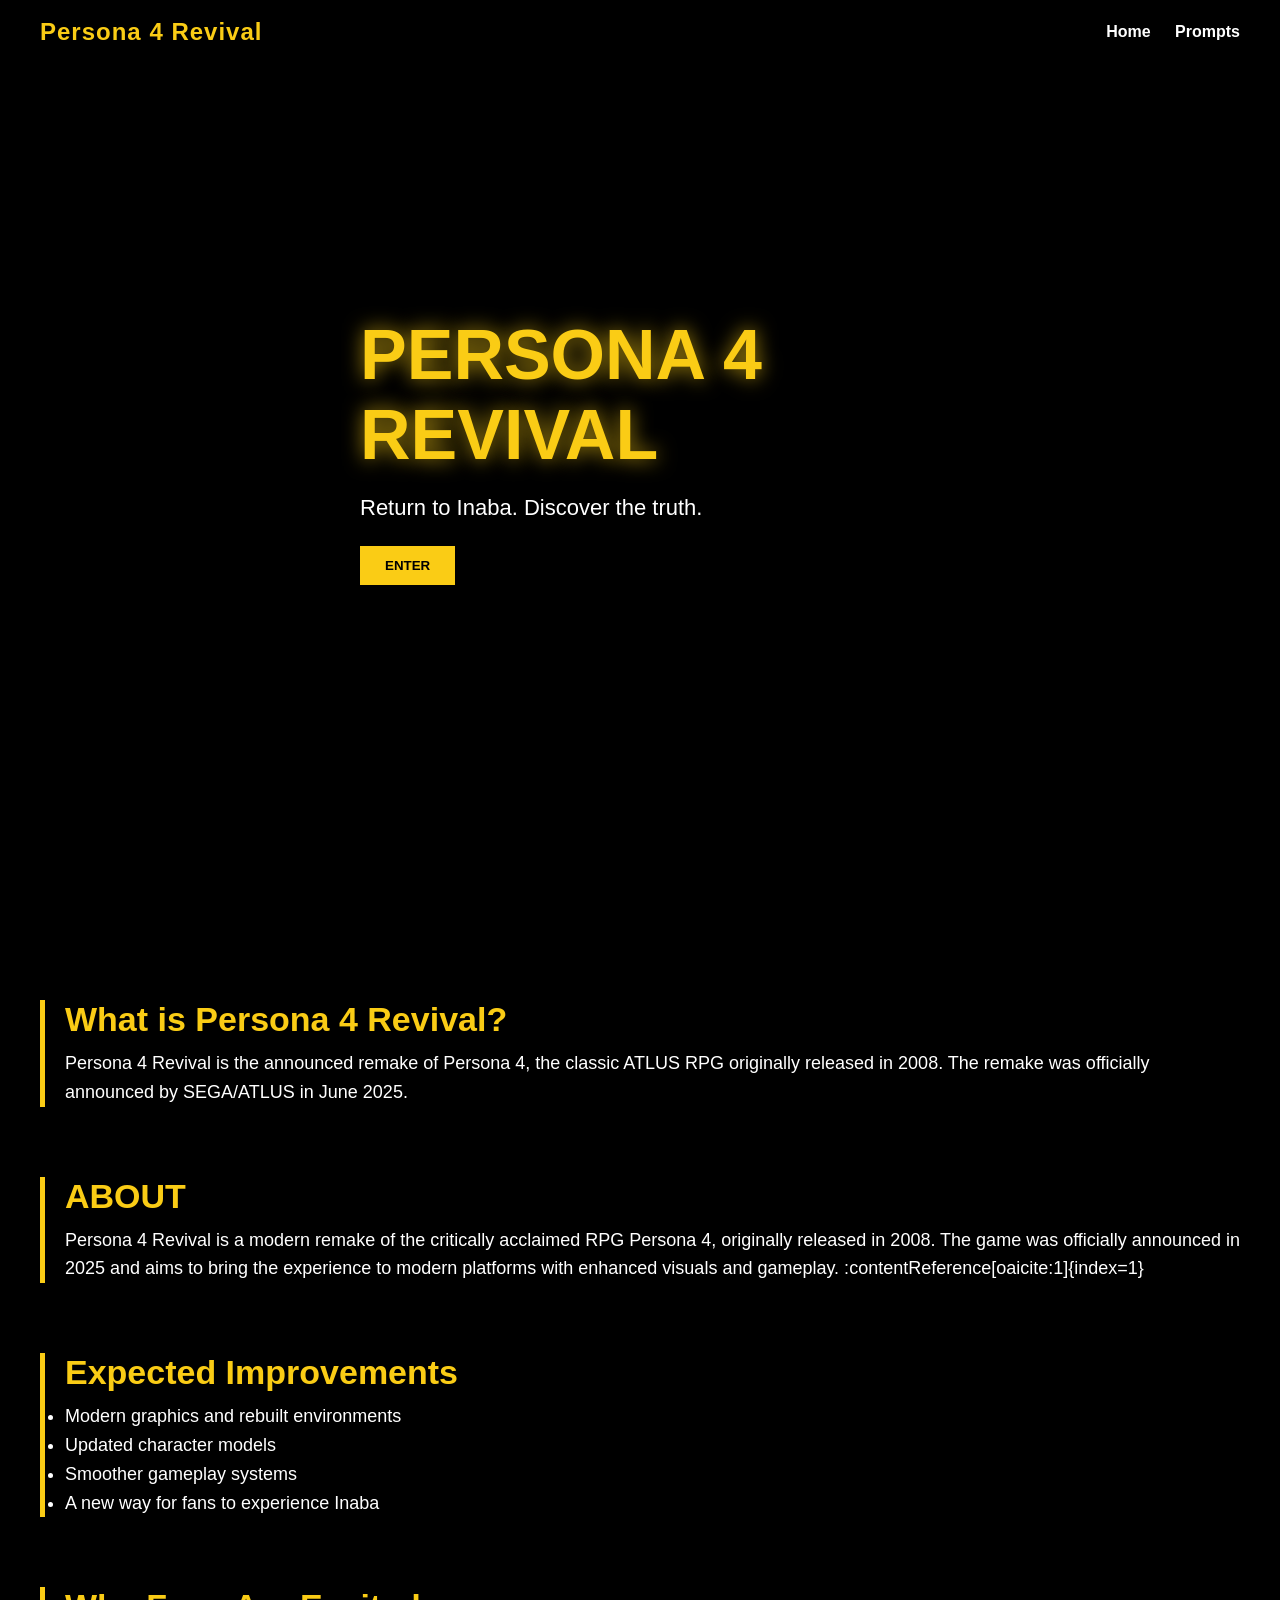
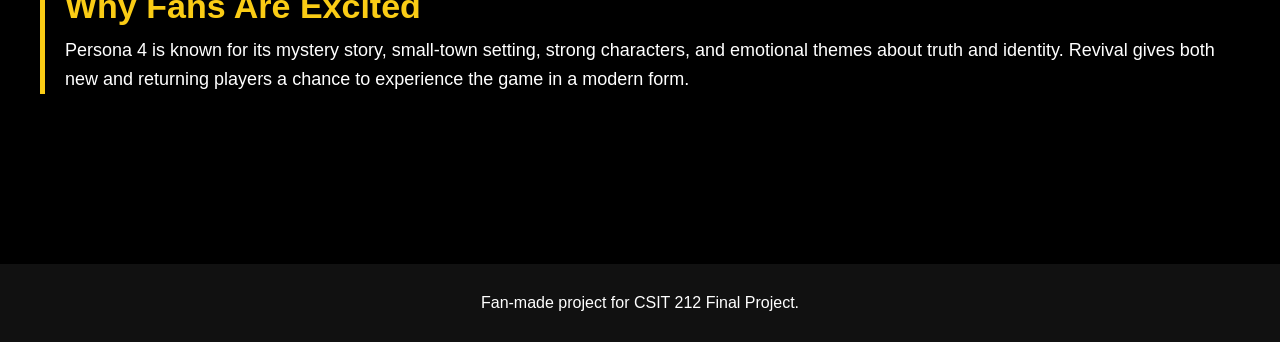
==== index.html @ c00f5960 "Update index.html" ====
<!DOCTYPE html>
<html lang="en">
<head>
  <meta charset="UTF-8" />
  <meta name="viewport" content="width=device-width, initial-scale=1.0" />
  <title>Persona 4 Revival Blog</title>
  <link rel="stylesheet" href="style.css" />
</head>
<body>

  <nav class="navbar">
    <h1>Persona 4 Revival</h1>
    <div>
      <a href="index.html">Home</a>
      <a href="prompts.html">Prompts</a>
    </div>
  </nav>

 <header class="hero">
  <video autoplay muted loop playsinline class="hero-video">
    <source src="https://cdn.coverr.co/videos/coverr-driving-through-a-canyon-9710/1080p.mp4" type="video/mp4">
  </video>

  <div class="hero-overlay"></div>

  <div class="hero-content">
    <h2 class="glitch" data-text="PERSONA 4 REVIVAL">PERSONA 4 REVIVAL</h2>
    <p>Return to Inaba. Discover the truth.</p>
    <button onclick="scrollToBlog()">ENTER</button>
  </div>
</header>

  <main id="blog" class="container">
    <section class="card">
      <h2>What is Persona 4 Revival?</h2>
      <p>
        Persona 4 Revival is the announced remake of Persona 4, the classic ATLUS RPG originally released in 2008. The remake was officially announced by SEGA/ATLUS in June 2025.
      </p>
    </section>

   <section class="card">
  <h2>ABOUT</h2>
  <p>
    Persona 4 Revival is a modern remake of the critically acclaimed RPG Persona 4, originally released in 2008. The game was officially announced in 2025 and aims to bring the experience to modern platforms with enhanced visuals and gameplay. :contentReference[oaicite:1]{index=1}
  </p>
</section>

    <section class="card">
      <h2>Expected Improvements</h2>
      <ul>
        <li>Modern graphics and rebuilt environments</li>
        <li>Updated character models</li>
        <li>Smoother gameplay systems</li>
        <li>A new way for fans to experience Inaba</li>
      </ul>
    </section>

    <section class="card">
      <h2>Why Fans Are Excited</h2>
      <p>
        Persona 4 is known for its mystery story, small-town setting, strong characters, and emotional themes about truth and identity. Revival gives both new and returning players a chance to experience the game in a modern form.
      </p>
    </section>
  </main>

  <footer>
    <p>Fan-made project for CSIT 212 Final Project.</p>
  </footer>

  <script src="script.js"></script>
</body>
</html>
---- style.css ----
/* --- BASE --- */
* {
  margin: 0;
  padding: 0;
  box-sizing: border-box;
  font-family: Arial, Helvetica, sans-serif;
}

html {
  scroll-behavior: smooth;
}

body {
  background: black;
  color: white;
  overflow-x: hidden;
}

/* --- NAVBAR --- */
.navbar {
  position: fixed;
  width: 100%;
  top: 0;
  padding: 18px 40px;
  display: flex;
  justify-content: space-between;
  align-items: center;
  z-index: 1000;
  background: rgba(0,0,0,0.6);
  backdrop-filter: blur(8px);
}

.navbar h1 {
  color: #facc15;
  letter-spacing: 1px;
}

.navbar a {
  color: white;
  text-decoration: none;
  margin-left: 20px;
  font-weight: bold;
  transition: 0.3s;
}

.navbar a:hover {
  color: #facc15;
}

/* --- HERO (PARALLAX) --- */
.hero {
  height: 100vh;
  background: url("https://static.wikia.nocookie.net/megamitensei/images/f/f6/Persona_4_Revival_logo.png/revision/latest/scale-to-width-down/1200?cb=20250608181454") center/cover no-repeat;
  display: flex;
  align-items: center;
  padding: 60px;
  position: relative;
}

/* dark overlay */
.hero::after {
  content: "";
  position: absolute;
  inset: 0;
  background: rgba(0,0,0,0.6);
}

.hero-content {
  position: relative;
  max-width: 600px;
  z-index: 1;
}

.hero h2 {
  font-size: 70px;
  color: #facc15;
  margin-bottom: 20px;
  text-shadow: 0 0 20px rgba(250,204,21,0.7);
  animation: fadeUp 1.2s ease;
}

.hero p {
  font-size: 22px;
  margin-bottom: 25px;
  animation: fadeUp 1.5s ease;
}

/* --- BUTTON EFFECT --- */
button {
  background: #facc15;
  color: black;
  border: none;
  padding: 12px 25px;
  font-weight: bold;
  cursor: pointer;
  transition: 0.3s;
  box-shadow: 0 0 0 rgba(250,204,21,0.5);
}

button:hover {
  background: #eab308;
  transform: scale(1.05);
  box-shadow: 0 0 20px rgba(250,204,21,0.8);
}

/* --- SECTIONS --- */
.container {
  padding: 100px 40px;
}

.card {
  margin-bottom: 70px;
  border-left: 5px solid #facc15;
  padding-left: 20px;
  opacity: 0;
  transform: translateY(40px);
  transition: all 0.8s ease;
}

/* active when visible */
.card.show {
  opacity: 1;
  transform: translateY(0);
}

.card h2 {
  font-size: 34px;
  margin-bottom: 10px;
  color: #facc15;
}

.card p, .card li {
  font-size: 18px;
  line-height: 1.6;
}

/* --- FOOTER --- */
footer {
  text-align: center;
  padding: 30px;
  background: #111;
}

/* --- ANIMATIONS --- */
@keyframes fadeUp {
  from {
    opacity: 0;
    transform: translateY(40px);
  }
  to {
    opacity: 1;
    transform: translateY(0);
  }
}

/* --- MOBILE --- */
@media (max-width: 700px) {
  .hero h2 {
    font-size: 40px;
  }
}
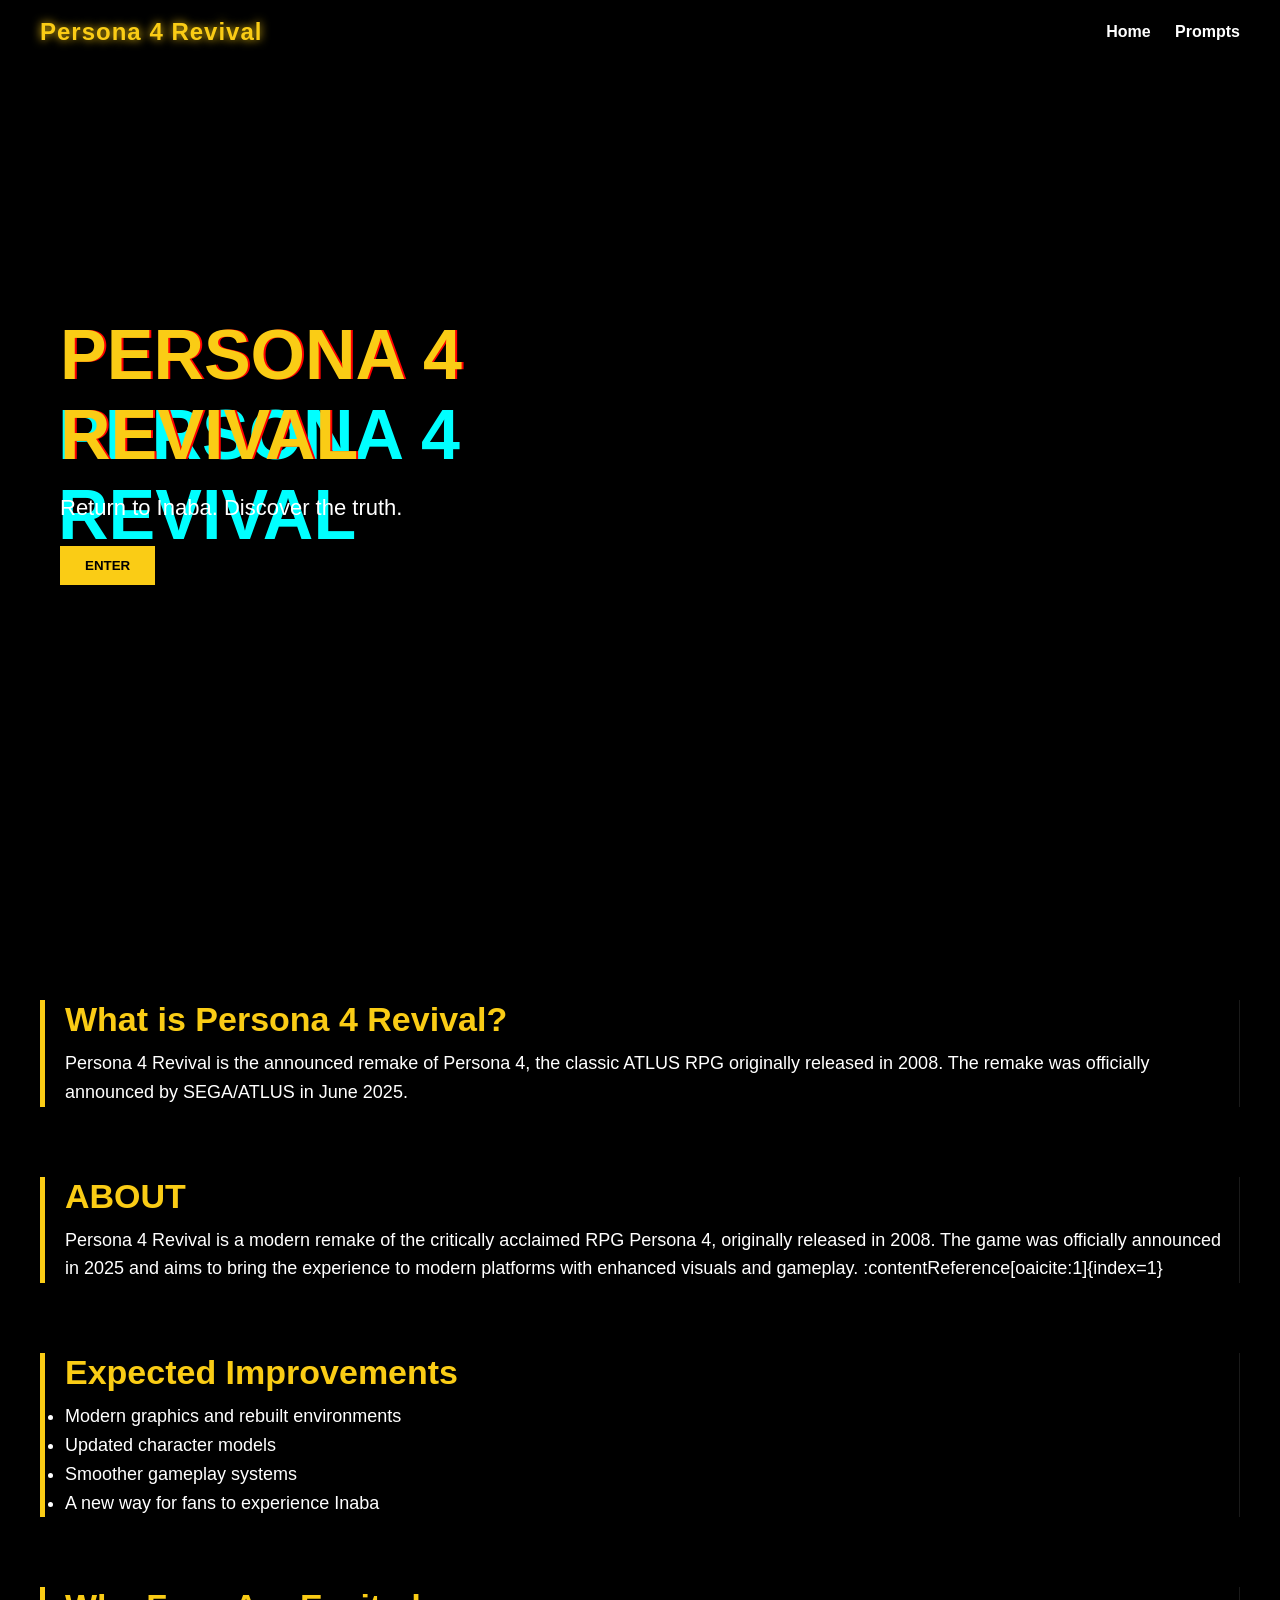
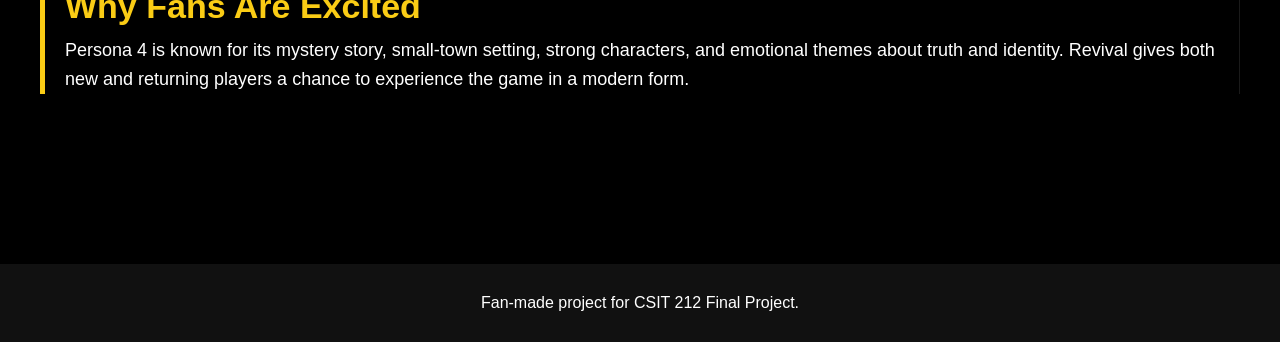
==== commit 0dc01255: "Update index.html" ====
--- a/index.html
+++ b/index.html
@@ -18,7 +18,7 @@
 
  <header class="hero">
   <video autoplay muted loop playsinline class="hero-video">
-    <source src="https://cdn.coverr.co/videos/coverr-driving-through-a-canyon-9710/1080p.mp4" type="video/mp4">
+    <source src="" type="video/mp4">
   </video>
 
   <div class="hero-overlay"></div>
--- a/style.css
+++ b/style.css
@@ -1,4 +1,4 @@
-/* --- BASE --- */
+/* BASE */
 * {
   margin: 0;
   padding: 0;
@@ -16,7 +16,7 @@
   overflow-x: hidden;
 }
 
-/* --- NAVBAR --- */
+/* NAVBAR */
 .navbar {
   position: fixed;
   width: 100%;
@@ -33,6 +33,7 @@
 .navbar h1 {
   color: #facc15;
   letter-spacing: 1px;
+  text-shadow: 0 0 10px #facc15;
 }
 
 .navbar a {
@@ -47,45 +48,80 @@
   color: #facc15;
 }
 
-/* --- HERO (PARALLAX) --- */
+/* HERO VIDEO */
 .hero {
+  position: relative;
   height: 100vh;
-  background: url("https://static.wikia.nocookie.net/megamitensei/images/f/f6/Persona_4_Revival_logo.png/revision/latest/scale-to-width-down/1200?cb=20250608181454") center/cover no-repeat;
+  overflow: hidden;
   display: flex;
   align-items: center;
   padding: 60px;
-  position: relative;
-}
-
-/* dark overlay */
-.hero::after {
-  content: "";
+}
+
+.hero-video {
+  position: absolute;
+  width: 100%;
+  height: 100%;
+  object-fit: cover;
+  top: 0;
+  left: 0;
+  z-index: 0;
+}
+
+.hero-overlay {
   position: absolute;
   inset: 0;
-  background: rgba(0,0,0,0.6);
+  background: rgba(0,0,0,0.7);
+  z-index: 1;
 }
 
 .hero-content {
   position: relative;
+  z-index: 2;
   max-width: 600px;
-  z-index: 1;
-}
-
-.hero h2 {
+}
+
+/* GLITCH TEXT */
+.glitch {
+  position: relative;
   font-size: 70px;
   color: #facc15;
   margin-bottom: 20px;
-  text-shadow: 0 0 20px rgba(250,204,21,0.7);
-  animation: fadeUp 1.2s ease;
-}
-
+  animation: flicker 2s infinite;
+}
+
+.glitch::before,
+.glitch::after {
+  content: attr(data-text);
+  position: absolute;
+  left: 0;
+}
+
+.glitch::before {
+  color: red;
+  z-index: -1;
+  transform: translate(2px, 0);
+}
+
+.glitch::after {
+  color: cyan;
+  z-index: -2;
+  transform: translate(-2px, 0);
+}
+
+@keyframes flicker {
+  0%, 100% { opacity: 1; }
+  50% { opacity: 0.85; }
+}
+
+/* HERO TEXT */
 .hero p {
   font-size: 22px;
   margin-bottom: 25px;
   animation: fadeUp 1.5s ease;
 }
 
-/* --- BUTTON EFFECT --- */
+/* BUTTON */
 button {
   background: #facc15;
   color: black;
@@ -94,7 +130,6 @@
   font-weight: bold;
   cursor: pointer;
   transition: 0.3s;
-  box-shadow: 0 0 0 rgba(250,204,21,0.5);
 }
 
 button:hover {
@@ -103,24 +138,26 @@
   box-shadow: 0 0 20px rgba(250,204,21,0.8);
 }
 
-/* --- SECTIONS --- */
+/* CONTAINER */
 .container {
   padding: 100px 40px;
 }
 
+/* CARDS */
 .card {
   margin-bottom: 70px;
   border-left: 5px solid #facc15;
+  border-right: 1px solid rgba(255,255,255,0.1);
   padding-left: 20px;
+
+  transform: translateX(-80px);
   opacity: 0;
-  transform: translateY(40px);
   transition: all 0.8s ease;
 }
 
-/* active when visible */
 .card.show {
+  transform: translateX(0);
   opacity: 1;
-  transform: translateY(0);
 }
 
 .card h2 {
@@ -129,19 +166,20 @@
   color: #facc15;
 }
 
-.card p, .card li {
+.card p,
+.card li {
   font-size: 18px;
   line-height: 1.6;
 }
 
-/* --- FOOTER --- */
+/* FOOTER */
 footer {
   text-align: center;
   padding: 30px;
   background: #111;
 }
 
-/* --- ANIMATIONS --- */
+/* ANIMATIONS */
 @keyframes fadeUp {
   from {
     opacity: 0;
@@ -153,9 +191,14 @@
   }
 }
 
-/* --- MOBILE --- */
+/* MOBILE */
 @media (max-width: 700px) {
-  .hero h2 {
+  .glitch {
     font-size: 40px;
   }
-}
+
+  .navbar {
+    flex-direction: column;
+    gap: 10px;
+  }
+}
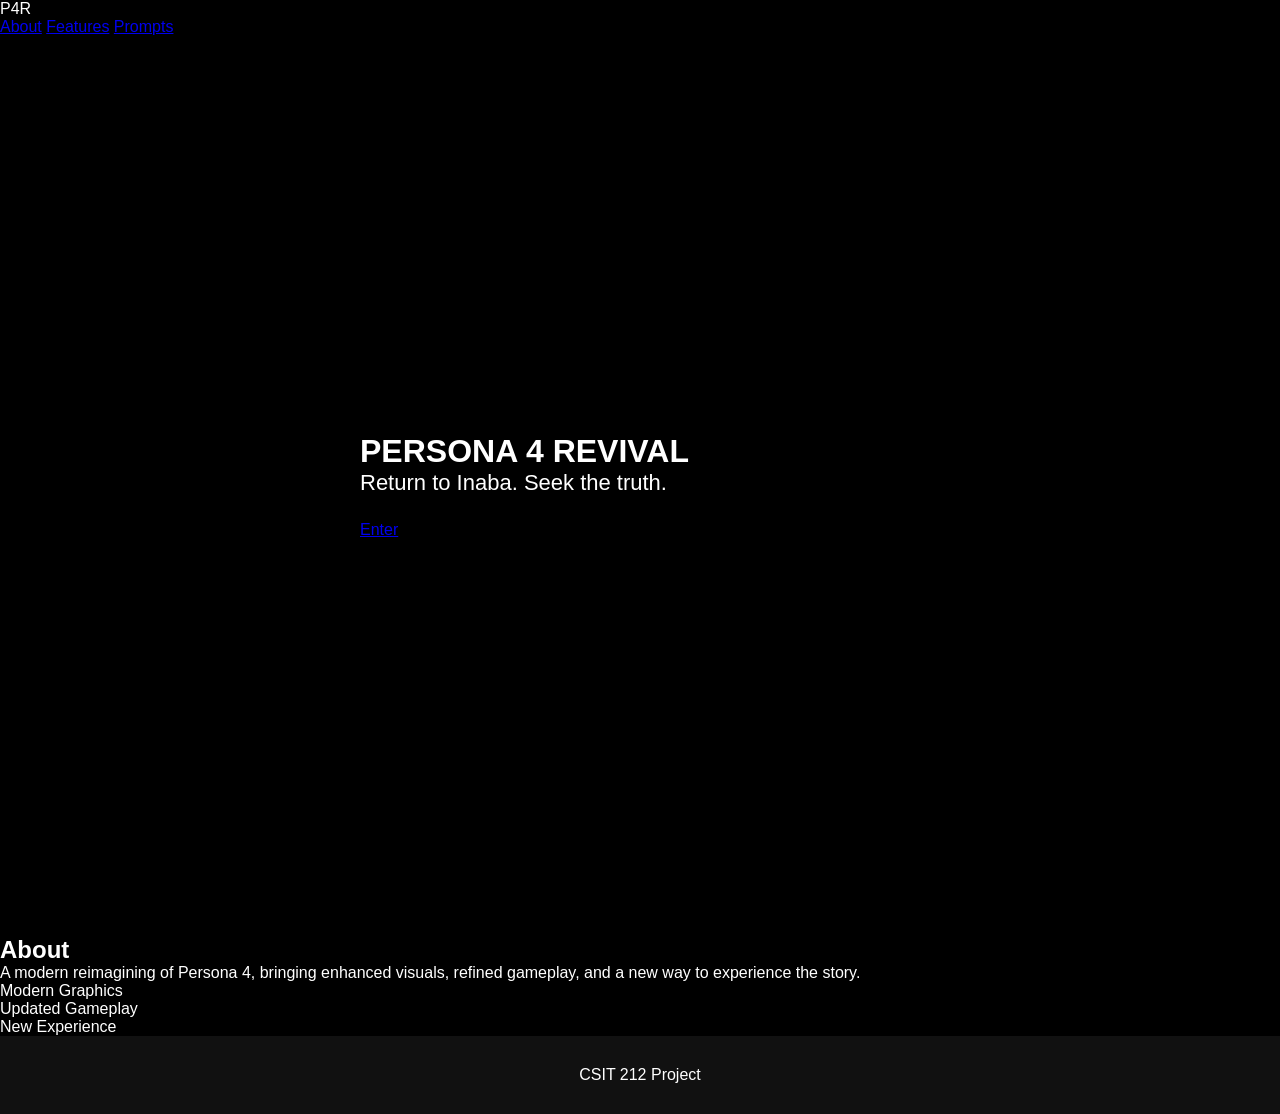
==== commit ecc559ba: "Update index.html" ====
--- a/index.html
+++ b/index.html
@@ -2,71 +2,51 @@
 <html lang="en">
 <head>
   <meta charset="UTF-8" />
-  <meta name="viewport" content="width=device-width, initial-scale=1.0" />
-  <title>Persona 4 Revival Blog</title>
+  <meta name="viewport" content="width=device-width, initial-scale=1.0"/>
+  <title>Persona 4 Revival</title>
   <link rel="stylesheet" href="style.css" />
 </head>
 <body>
 
-  <nav class="navbar">
-    <h1>Persona 4 Revival</h1>
-    <div>
-      <a href="index.html">Home</a>
-      <a href="prompts.html">Prompts</a>
-    </div>
-  </nav>
+<nav class="nav">
+  <div class="logo">P4R</div>
+  <div class="links">
+    <a href="#about">About</a>
+    <a href="#features">Features</a>
+    <a href="prompts.html">Prompts</a>
+  </div>
+</nav>
 
- <header class="hero">
-  <video autoplay muted loop playsinline class="hero-video">
-    <source src="" type="video/mp4">
+<header class="hero">
+  <video autoplay muted loop playsinline class="bg">
+    <source src="https://raw.githubusercontent.com/ManoloA0307/student-dashboard/main/Persona%204%20Revival%20%E2%80%94%20Teaser%20Trailer%20-%20Official%20ATLUS%20West%20(1080p)%20(1).mp4" type="video/mp4">
   </video>
+  <div class="overlay"></div>
 
-  <div class="hero-overlay"></div>
-
-  <div class="hero-content">
-    <h2 class="glitch" data-text="PERSONA 4 REVIVAL">PERSONA 4 REVIVAL</h2>
-    <p>Return to Inaba. Discover the truth.</p>
-    <button onclick="scrollToBlog()">ENTER</button>
+  <div class="hero-text">
+    <h1>PERSONA 4 REVIVAL</h1>
+    <p>Return to Inaba. Seek the truth.</p>
+    <a href="#about" class="cta">Enter</a>
   </div>
 </header>
 
-  <main id="blog" class="container">
-    <section class="card">
-      <h2>What is Persona 4 Revival?</h2>
-      <p>
-        Persona 4 Revival is the announced remake of Persona 4, the classic ATLUS RPG originally released in 2008. The remake was officially announced by SEGA/ATLUS in June 2025.
-      </p>
-    </section>
-
-   <section class="card">
-  <h2>ABOUT</h2>
+<section id="about" class="section">
+  <h2>About</h2>
   <p>
-    Persona 4 Revival is a modern remake of the critically acclaimed RPG Persona 4, originally released in 2008. The game was officially announced in 2025 and aims to bring the experience to modern platforms with enhanced visuals and gameplay. :contentReference[oaicite:1]{index=1}
+    A modern reimagining of Persona 4, bringing enhanced visuals,
+    refined gameplay, and a new way to experience the story.
   </p>
 </section>
 
-    <section class="card">
-      <h2>Expected Improvements</h2>
-      <ul>
-        <li>Modern graphics and rebuilt environments</li>
-        <li>Updated character models</li>
-        <li>Smoother gameplay systems</li>
-        <li>A new way for fans to experience Inaba</li>
-      </ul>
-    </section>
+<section id="features" class="grid">
+  <div class="box">Modern Graphics</div>
+  <div class="box">Updated Gameplay</div>
+  <div class="box">New Experience</div>
+</section>
 
-    <section class="card">
-      <h2>Why Fans Are Excited</h2>
-      <p>
-        Persona 4 is known for its mystery story, small-town setting, strong characters, and emotional themes about truth and identity. Revival gives both new and returning players a chance to experience the game in a modern form.
-      </p>
-    </section>
-  </main>
+<footer>
+  <p>CSIT 212 Project</p>
+</footer>
 
-  <footer>
-    <p>Fan-made project for CSIT 212 Final Project.</p>
-  </footer>
-
-  <script src="script.js"></script>
 </body>
 </html>
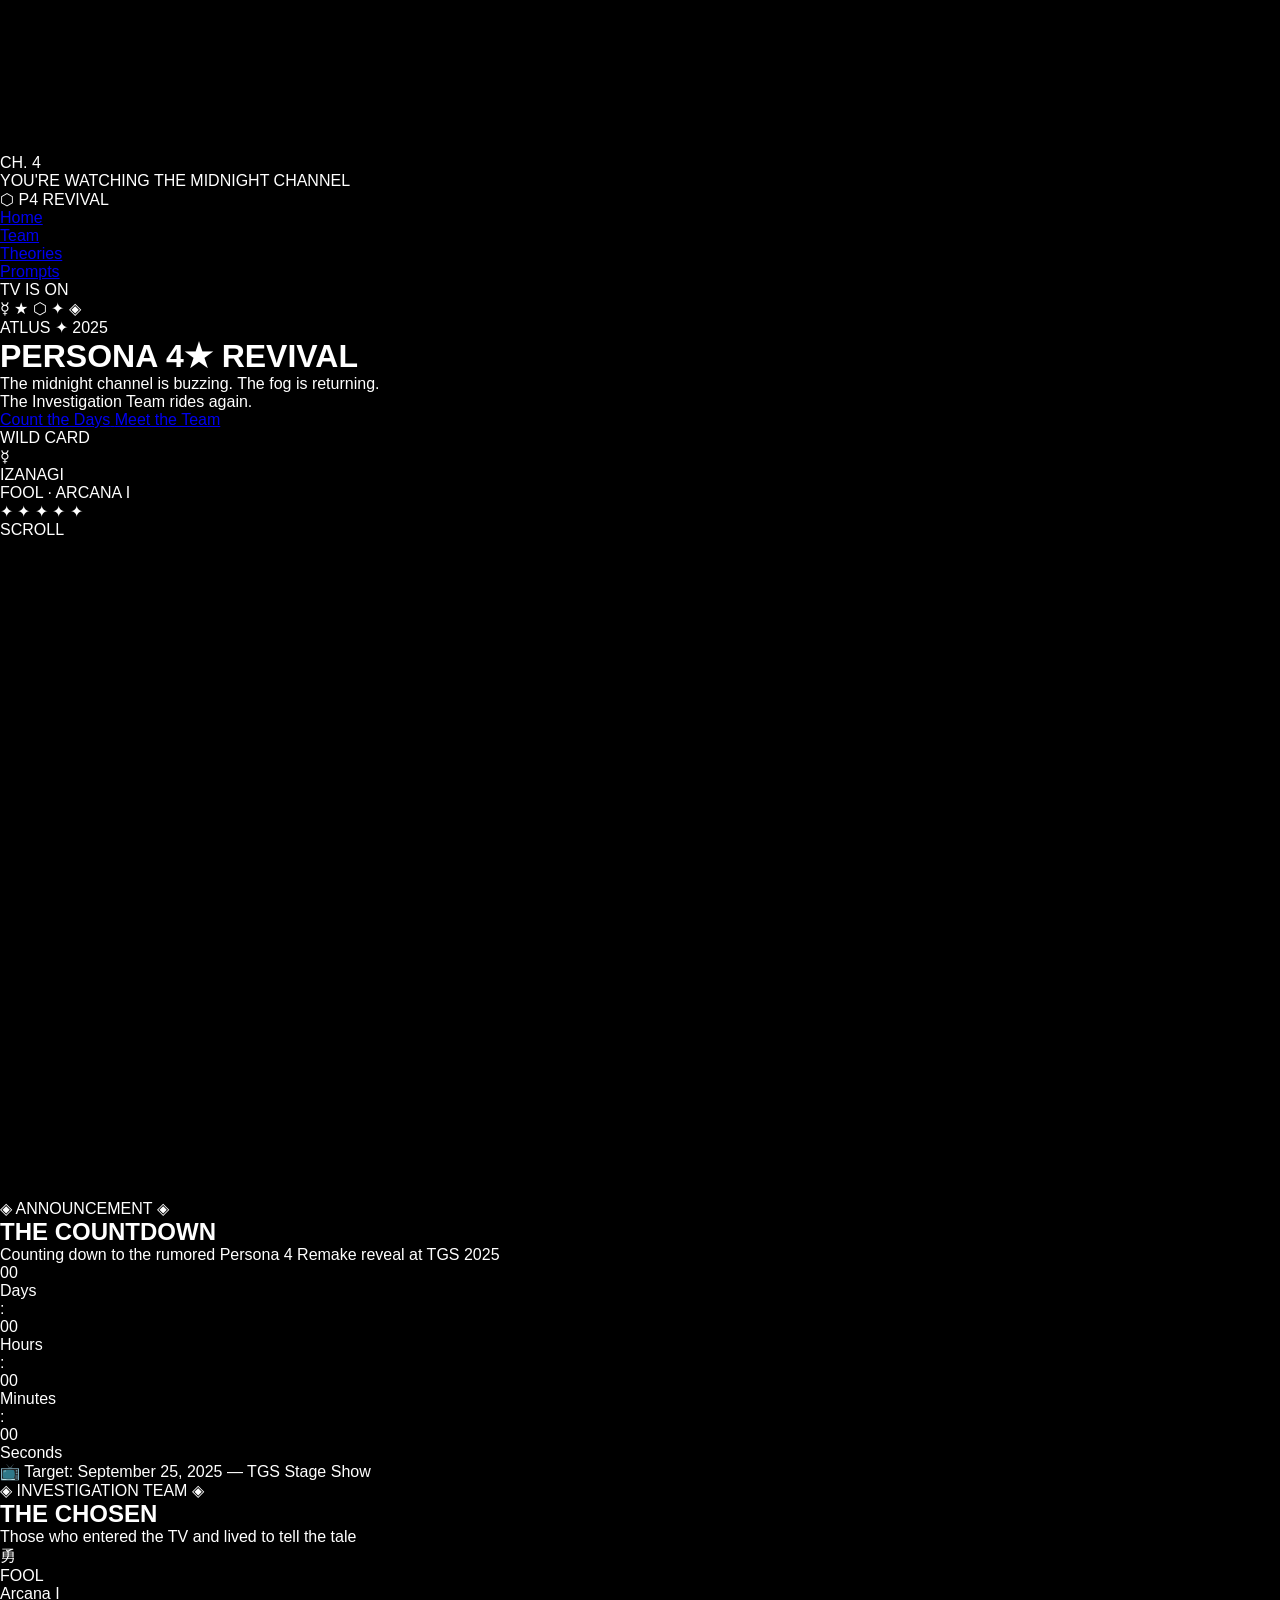
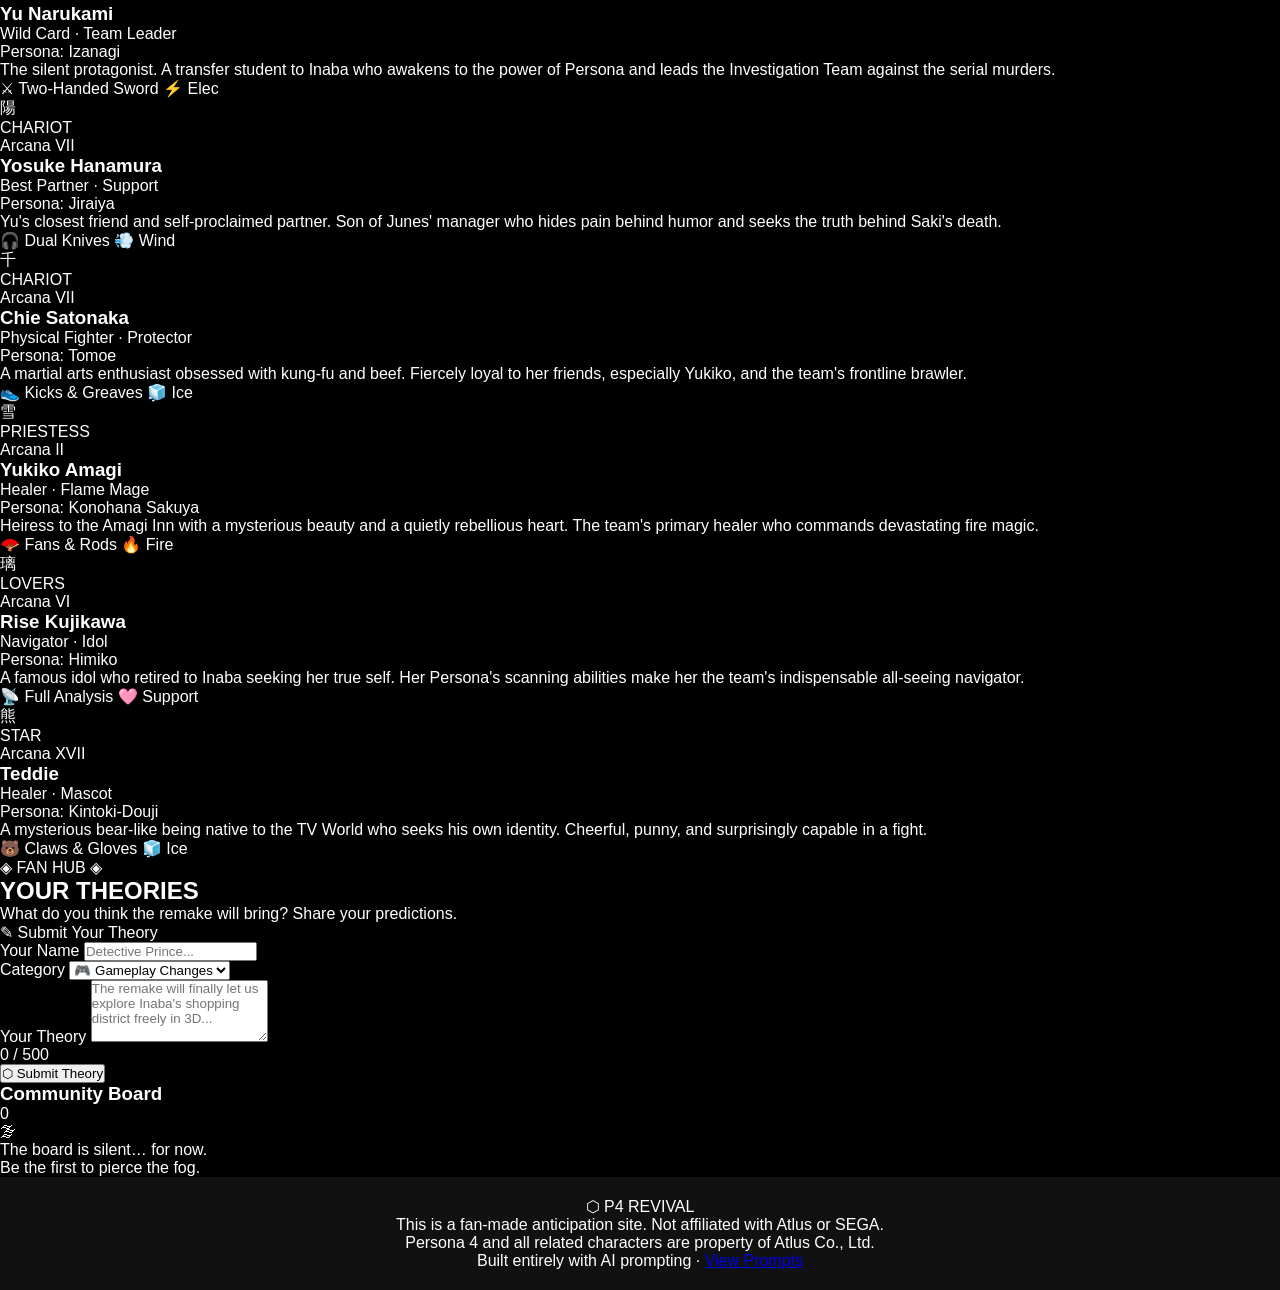
==== commit e885116d: "Update index.html" ====
--- a/index.html
+++ b/index.html
@@ -2,51 +2,389 @@
 <html lang="en">
 <head>
   <meta charset="UTF-8" />
-  <meta name="viewport" content="width=device-width, initial-scale=1.0"/>
-  <title>Persona 4 Revival</title>
+  <meta name="viewport" content="width=device-width, initial-scale=1.0" />
+  <title>Persona 4 Revival — The Fog Lifts Again</title>
   <link rel="stylesheet" href="style.css" />
+  <link href="https://fonts.googleapis.com/css2?family=Bebas+Neue&family=Rajdhani:wght@400;600;700&family=Share+Tech+Mono&display=swap" rel="stylesheet" />
 </head>
-<body>
-
-<nav class="nav">
-  <div class="logo">P4R</div>
-  <div class="links">
-    <a href="#about">About</a>
-    <a href="#features">Features</a>
-    <a href="prompts.html">Prompts</a>
+<body class="loading">
+
+  <!-- TV STATIC INTRO SCREEN -->
+  <div class="tv-intro" id="tv-intro">
+    <canvas id="static-canvas"></canvas>
+    <div class="tv-intro-content">
+      <div class="tv-channel-text">CH. 4</div>
+      <div class="tv-on-text">YOU'RE WATCHING THE MIDNIGHT CHANNEL</div>
+    </div>
+    <div class="tv-scanlines"></div>
   </div>
-</nav>
-
-<header class="hero">
-  <video autoplay muted loop playsinline class="bg">
-    <source src="https://raw.githubusercontent.com/ManoloA0307/student-dashboard/main/Persona%204%20Revival%20%E2%80%94%20Teaser%20Trailer%20-%20Official%20ATLUS%20West%20(1080p)%20(1).mp4" type="video/mp4">
-  </video>
-  <div class="overlay"></div>
-
-  <div class="hero-text">
-    <h1>PERSONA 4 REVIVAL</h1>
-    <p>Return to Inaba. Seek the truth.</p>
-    <a href="#about" class="cta">Enter</a>
+
+  <!-- NOISE OVERLAY -->
+  <div class="noise-overlay"></div>
+
+  <!-- FOG LAYERS -->
+  <div class="fog-container" aria-hidden="true">
+    <div class="fog-layer fog-1"></div>
+    <div class="fog-layer fog-2"></div>
+    <div class="fog-layer fog-3"></div>
   </div>
-</header>
-
-<section id="about" class="section">
-  <h2>About</h2>
-  <p>
-    A modern reimagining of Persona 4, bringing enhanced visuals,
-    refined gameplay, and a new way to experience the story.
-  </p>
-</section>
-
-<section id="features" class="grid">
-  <div class="box">Modern Graphics</div>
-  <div class="box">Updated Gameplay</div>
-  <div class="box">New Experience</div>
-</section>
-
-<footer>
-  <p>CSIT 212 Project</p>
-</footer>
-
+
+  <!-- NAVIGATION -->
+  <nav class="navbar" id="navbar">
+    <div class="nav-logo">
+      <span class="nav-logo-icon">⬡</span>
+      <span>P4 <span class="gold">REVIVAL</span></span>
+    </div>
+    <ul class="nav-links">
+      <li><a href="index.html" class="active">Home</a></li>
+      <li><a href="#characters">Team</a></li>
+      <li><a href="#theories">Theories</a></li>
+      <li><a href="prompts.html">Prompts</a></li>
+    </ul>
+    <div class="nav-tv" id="nav-tv-indicator">
+      <span class="tv-dot"></span>
+      <span>TV IS ON</span>
+    </div>
+  </nav>
+
+  <!-- HERO -->
+  <header class="hero" id="hero">
+    <div class="hero-bg-shapes">
+      <div class="shape shape-1"></div>
+      <div class="shape shape-2"></div>
+      <div class="shape shape-3"></div>
+      <div class="shape shape-4"></div>
+    </div>
+
+    <!-- Floating arcana sigils -->
+    <div class="arcana-sigils" aria-hidden="true">
+      <span class="sigil s1">☿</span>
+      <span class="sigil s2">★</span>
+      <span class="sigil s3">⬡</span>
+      <span class="sigil s4">✦</span>
+      <span class="sigil s5">◈</span>
+    </div>
+
+    <div class="hero-content reveal-hero">
+      <div class="hero-eyebrow">
+        <span class="eye-brow-tag">
+          <span class="tag-dot"></span>ATLUS ✦ 2025
+        </span>
+      </div>
+      <h1 class="hero-title">
+        <span class="title-line-1">PERSONA</span>
+        <span class="title-line-2">4<span class="gold star-pulse">★</span></span>
+        <span class="title-line-3">REVIVAL</span>
+      </h1>
+      <p class="hero-subtitle">
+        The midnight channel is buzzing. The fog is returning.<br/>
+        The Investigation Team rides again.
+      </p>
+      <div class="hero-cta-group">
+        <a href="#countdown" class="btn btn-primary">
+          <span class="btn-inner">Count the Days</span>
+        </a>
+        <a href="#characters" class="btn btn-outline">
+          <span class="btn-inner">Meet the Team</span>
+        </a>
+      </div>
+    </div>
+
+    <div class="hero-card reveal-card">
+      <div class="hero-card-inner">
+        <div class="card-glow-ring"></div>
+        <div class="persona-card-label">WILD CARD</div>
+        <div class="persona-card-symbol">☿</div>
+        <div class="persona-card-name">IZANAGI</div>
+        <div class="persona-card-divider"></div>
+        <div class="persona-card-rank">FOOL · ARCANA I</div>
+        <div class="persona-card-stars">✦ ✦ ✦ ✦ ✦</div>
+      </div>
+    </div>
+
+    <div class="scroll-hint" aria-hidden="true">
+      <div class="scroll-hint-line"></div>
+      <span>SCROLL</span>
+    </div>
+  </header>
+
+  <!-- COUNTDOWN -->
+  <section id="countdown" class="countdown-section">
+    <div class="countdown-fog-top"></div>
+
+    <div class="section-header">
+      <span class="section-tag">◈ ANNOUNCEMENT ◈</span>
+      <h2 class="section-title">THE COUNTDOWN</h2>
+      <p class="section-sub">Counting down to the rumored Persona 4 Remake reveal at TGS 2025</p>
+    </div>
+
+    <div class="countdown-grid" id="countdown-grid">
+      <div class="countdown-block" id="block-days">
+        <div class="countdown-flip">
+          <span class="countdown-number" id="cd-days">00</span>
+        </div>
+        <span class="countdown-label">Days</span>
+        <div class="countdown-block-glow"></div>
+      </div>
+      <div class="countdown-sep"><span>:</span></div>
+      <div class="countdown-block" id="block-hours">
+        <div class="countdown-flip">
+          <span class="countdown-number" id="cd-hours">00</span>
+        </div>
+        <span class="countdown-label">Hours</span>
+        <div class="countdown-block-glow"></div>
+      </div>
+      <div class="countdown-sep"><span>:</span></div>
+      <div class="countdown-block" id="block-minutes">
+        <div class="countdown-flip">
+          <span class="countdown-number" id="cd-minutes">00</span>
+        </div>
+        <span class="countdown-label">Minutes</span>
+        <div class="countdown-block-glow"></div>
+      </div>
+      <div class="countdown-sep"><span>:</span></div>
+      <div class="countdown-block pulse-seconds" id="block-seconds">
+        <div class="countdown-flip">
+          <span class="countdown-number" id="cd-seconds">00</span>
+        </div>
+        <span class="countdown-label">Seconds</span>
+        <div class="countdown-block-glow seconds-glow"></div>
+      </div>
+    </div>
+
+    <div class="countdown-target" id="countdown-target-msg">
+      <span class="target-icon">📺</span>
+      Target: September 25, 2025 — TGS Stage Show
+    </div>
+
+    <div class="countdown-fog-bottom"></div>
+  </section>
+
+  <!-- CHARACTERS -->
+  <section id="characters" class="characters-section">
+    <div class="section-header">
+      <span class="section-tag">◈ INVESTIGATION TEAM ◈</span>
+      <h2 class="section-title">THE CHOSEN</h2>
+      <p class="section-sub">Those who entered the TV and lived to tell the tale</p>
+    </div>
+    <div class="characters-grid">
+
+      <div class="char-card" data-arcana="Fool" data-index="0">
+        <div class="char-card-shine"></div>
+        <div class="char-card-top">
+          <div class="char-avatar avatar-yu">
+            <span class="avatar-kanji">勇</span>
+            <div class="avatar-ring"></div>
+          </div>
+          <div>
+            <div class="char-arcana">FOOL</div>
+            <div class="char-arcana-num">Arcana I</div>
+          </div>
+        </div>
+        <div class="char-card-body">
+          <h3 class="char-name">Yu Narukami</h3>
+          <p class="char-role">Wild Card · Team Leader</p>
+          <p class="char-persona">Persona: <span class="gold">Izanagi</span></p>
+          <p class="char-desc">The silent protagonist. A transfer student to Inaba who awakens to the power of Persona and leads the Investigation Team against the serial murders.</p>
+        </div>
+        <div class="char-card-footer">
+          <span class="char-weapon">⚔ Two-Handed Sword</span>
+          <span class="char-affinity affinity-elec">⚡ Elec</span>
+        </div>
+      </div>
+
+      <div class="char-card" data-arcana="Chariot" data-index="1">
+        <div class="char-card-shine"></div>
+        <div class="char-card-top">
+          <div class="char-avatar avatar-yosuke">
+            <span class="avatar-kanji">陽</span>
+            <div class="avatar-ring"></div>
+          </div>
+          <div>
+            <div class="char-arcana">CHARIOT</div>
+            <div class="char-arcana-num">Arcana VII</div>
+          </div>
+        </div>
+        <div class="char-card-body">
+          <h3 class="char-name">Yosuke Hanamura</h3>
+          <p class="char-role">Best Partner · Support</p>
+          <p class="char-persona">Persona: <span class="gold">Jiraiya</span></p>
+          <p class="char-desc">Yu's closest friend and self-proclaimed partner. Son of Junes' manager who hides pain behind humor and seeks the truth behind Saki's death.</p>
+        </div>
+        <div class="char-card-footer">
+          <span class="char-weapon">🎧 Dual Knives</span>
+          <span class="char-affinity affinity-wind">💨 Wind</span>
+        </div>
+      </div>
+
+      <div class="char-card" data-arcana="Chariot" data-index="2">
+        <div class="char-card-shine"></div>
+        <div class="char-card-top">
+          <div class="char-avatar avatar-chie">
+            <span class="avatar-kanji">千</span>
+            <div class="avatar-ring"></div>
+          </div>
+          <div>
+            <div class="char-arcana">CHARIOT</div>
+            <div class="char-arcana-num">Arcana VII</div>
+          </div>
+        </div>
+        <div class="char-card-body">
+          <h3 class="char-name">Chie Satonaka</h3>
+          <p class="char-role">Physical Fighter · Protector</p>
+          <p class="char-persona">Persona: <span class="gold">Tomoe</span></p>
+          <p class="char-desc">A martial arts enthusiast obsessed with kung-fu and beef. Fiercely loyal to her friends, especially Yukiko, and the team's frontline brawler.</p>
+        </div>
+        <div class="char-card-footer">
+          <span class="char-weapon">👟 Kicks & Greaves</span>
+          <span class="char-affinity affinity-ice">🧊 Ice</span>
+        </div>
+      </div>
+
+      <div class="char-card" data-arcana="Priestess" data-index="3">
+        <div class="char-card-shine"></div>
+        <div class="char-card-top">
+          <div class="char-avatar avatar-yukiko">
+            <span class="avatar-kanji">雪</span>
+            <div class="avatar-ring"></div>
+          </div>
+          <div>
+            <div class="char-arcana">PRIESTESS</div>
+            <div class="char-arcana-num">Arcana II</div>
+          </div>
+        </div>
+        <div class="char-card-body">
+          <h3 class="char-name">Yukiko Amagi</h3>
+          <p class="char-role">Healer · Flame Mage</p>
+          <p class="char-persona">Persona: <span class="gold">Konohana Sakuya</span></p>
+          <p class="char-desc">Heiress to the Amagi Inn with a mysterious beauty and a quietly rebellious heart. The team's primary healer who commands devastating fire magic.</p>
+        </div>
+        <div class="char-card-footer">
+          <span class="char-weapon">🪭 Fans & Rods</span>
+          <span class="char-affinity affinity-fire">🔥 Fire</span>
+        </div>
+      </div>
+
+      <div class="char-card" data-arcana="Lovers" data-index="4">
+        <div class="char-card-shine"></div>
+        <div class="char-card-top">
+          <div class="char-avatar avatar-rise">
+            <span class="avatar-kanji">璃</span>
+            <div class="avatar-ring"></div>
+          </div>
+          <div>
+            <div class="char-arcana">LOVERS</div>
+            <div class="char-arcana-num">Arcana VI</div>
+          </div>
+        </div>
+        <div class="char-card-body">
+          <h3 class="char-name">Rise Kujikawa</h3>
+          <p class="char-role">Navigator · Idol</p>
+          <p class="char-persona">Persona: <span class="gold">Himiko</span></p>
+          <p class="char-desc">A famous idol who retired to Inaba seeking her true self. Her Persona's scanning abilities make her the team's indispensable all-seeing navigator.</p>
+        </div>
+        <div class="char-card-footer">
+          <span class="char-weapon">📡 Full Analysis</span>
+          <span class="char-affinity affinity-support">🩷 Support</span>
+        </div>
+      </div>
+
+      <div class="char-card" data-arcana="Star" data-index="5">
+        <div class="char-card-shine"></div>
+        <div class="char-card-top">
+          <div class="char-avatar avatar-teddie">
+            <span class="avatar-kanji">熊</span>
+            <div class="avatar-ring"></div>
+          </div>
+          <div>
+            <div class="char-arcana">STAR</div>
+            <div class="char-arcana-num">Arcana XVII</div>
+          </div>
+        </div>
+        <div class="char-card-body">
+          <h3 class="char-name">Teddie</h3>
+          <p class="char-role">Healer · Mascot</p>
+          <p class="char-persona">Persona: <span class="gold">Kintoki-Douji</span></p>
+          <p class="char-desc">A mysterious bear-like being native to the TV World who seeks his own identity. Cheerful, punny, and surprisingly capable in a fight.</p>
+        </div>
+        <div class="char-card-footer">
+          <span class="char-weapon">🐻 Claws & Gloves</span>
+          <span class="char-affinity affinity-ice">🧊 Ice</span>
+        </div>
+      </div>
+
+    </div>
+  </section>
+
+  <!-- THEORIES -->
+  <section id="theories" class="theories-section">
+    <div class="section-header">
+      <span class="section-tag">◈ FAN HUB ◈</span>
+      <h2 class="section-title">YOUR THEORIES</h2>
+      <p class="section-sub">What do you think the remake will bring? Share your predictions.</p>
+    </div>
+    <div class="theories-layout">
+      <div class="theories-form-wrap">
+        <div class="form-header-bar">
+          <span class="form-header-icon">✎</span>
+          <span>Submit Your Theory</span>
+        </div>
+        <form class="theory-form" id="theory-form">
+          <div class="form-field">
+            <label for="theory-name">Your Name</label>
+            <input type="text" id="theory-name" placeholder="Detective Prince..." maxlength="30" />
+          </div>
+          <div class="form-field">
+            <label for="theory-category">Category</label>
+            <select id="theory-category">
+              <option value="gameplay">🎮 Gameplay Changes</option>
+              <option value="story">📖 Story Additions</option>
+              <option value="character">👥 New Characters</option>
+              <option value="mechanic">⚙ New Mechanics</option>
+              <option value="secret">🔍 Secret Content</option>
+            </select>
+          </div>
+          <div class="form-field">
+            <label for="theory-text">Your Theory</label>
+            <textarea id="theory-text" rows="4" maxlength="500" placeholder="The remake will finally let us explore Inaba's shopping district freely in 3D..."></textarea>
+            <div class="char-counter"><span id="char-count">0</span> / 500</div>
+          </div>
+          <button type="submit" class="btn btn-primary" id="theory-submit">
+            <span class="btn-inner">⬡ Submit Theory</span>
+          </button>
+          <div id="form-feedback" class="form-feedback"></div>
+        </form>
+      </div>
+      <div class="theories-list-wrap">
+        <div class="theories-list-header">
+          <h3 class="theories-list-title">Community Board</h3>
+          <span id="theory-count" class="theory-count-badge">0</span>
+        </div>
+        <div id="theories-list" class="theories-list">
+          <div class="theories-empty-state">
+            <div class="empty-icon">🌫</div>
+            <p class="theories-empty">The board is silent… for now.</p>
+            <p class="theories-empty-sub">Be the first to pierce the fog.</p>
+          </div>
+        </div>
+      </div>
+    </div>
+  </section>
+
+  <!-- FOOTER -->
+  <footer class="site-footer">
+    <div class="footer-fog"></div>
+    <div class="footer-inner">
+      <div class="footer-logo">
+        <span>⬡</span>
+        <span>P4 <span class="gold">REVIVAL</span></span>
+      </div>
+      <div class="footer-divider"></div>
+      <p class="footer-disclaimer">This is a fan-made anticipation site. Not affiliated with Atlus or SEGA.<br/>Persona 4 and all related characters are property of Atlus Co., Ltd.</p>
+      <p class="footer-credit">Built entirely with AI prompting · <a href="prompts.html">View Prompts</a></p>
+    </div>
+  </footer>
+
+  <script src="script.js"></script>
 </body>
 </html>
--- a/style.css
+++ b/style.css
@@ -1,204 +1,109 @@
-/* BASE */
 * {
   margin: 0;
   padding: 0;
   box-sizing: border-box;
-  font-family: Arial, Helvetica, sans-serif;
-}
-
-html {
-  scroll-behavior: smooth;
+  font-family: Arial, sans-serif;
 }
 
 body {
-  background: black;
-  color: white;
-  overflow-x: hidden;
+  background: #000;
+  color: #fff;
 }
 
-/* NAVBAR */
-.navbar {
+/* NAV */
+.nav {
   position: fixed;
   width: 100%;
-  top: 0;
-  padding: 18px 40px;
+  padding: 15px 40px;
   display: flex;
   justify-content: space-between;
-  align-items: center;
-  z-index: 1000;
+  z-index: 100;
   background: rgba(0,0,0,0.6);
-  backdrop-filter: blur(8px);
 }
 
-.navbar h1 {
-  color: #facc15;
-  letter-spacing: 1px;
-  text-shadow: 0 0 10px #facc15;
+.logo {
+  color: #ffd600;
+  font-weight: bold;
 }
 
-.navbar a {
-  color: white;
+.links a {
+  color: #fff;
+  margin-left: 20px;
   text-decoration: none;
-  margin-left: 20px;
-  font-weight: bold;
-  transition: 0.3s;
 }
 
-.navbar a:hover {
-  color: #facc15;
+.links a:hover {
+  color: #ffd600;
 }
 
-/* HERO VIDEO */
+/* HERO */
 .hero {
+  height: 100vh;
   position: relative;
-  height: 100vh;
-  overflow: hidden;
-  display: flex;
-  align-items: center;
-  padding: 60px;
 }
 
-.hero-video {
-  position: absolute;
+.bg {
   width: 100%;
   height: 100%;
   object-fit: cover;
-  top: 0;
-  left: 0;
-  z-index: 0;
 }
 
-.hero-overlay {
+.overlay {
   position: absolute;
   inset: 0;
-  background: rgba(0,0,0,0.7);
-  z-index: 1;
+  background: rgba(0,0,0,0.6);
 }
 
-.hero-content {
-  position: relative;
-  z-index: 2;
-  max-width: 600px;
+.hero-text {
+  position: absolute;
+  top: 40%;
+  left: 10%;
 }
 
-/* GLITCH TEXT */
-.glitch {
-  position: relative;
-  font-size: 70px;
-  color: #facc15;
-  margin-bottom: 20px;
-  animation: flicker 2s infinite;
+.hero-text h1 {
+  font-size: 60px;
+  color: #ffd600;
 }
 
-.glitch::before,
-.glitch::after {
-  content: attr(data-text);
-  position: absolute;
-  left: 0;
+.hero-text p {
+  margin: 10px 0;
 }
 
-.glitch::before {
-  color: red;
-  z-index: -1;
-  transform: translate(2px, 0);
+.cta {
+  display: inline-block;
+  padding: 10px 20px;
+  background: #ffd600;
+  color: #000;
+  text-decoration: none;
+  margin-top: 10px;
 }
 
-.glitch::after {
-  color: cyan;
-  z-index: -2;
-  transform: translate(-2px, 0);
+/* SECTIONS */
+.section {
+  padding: 80px 10%;
 }
 
-@keyframes flicker {
-  0%, 100% { opacity: 1; }
-  50% { opacity: 0.85; }
+.section h2 {
+  color: #ffd600;
+  margin-bottom: 10px;
 }
 
-/* HERO TEXT */
-.hero p {
-  font-size: 22px;
-  margin-bottom: 25px;
-  animation: fadeUp 1.5s ease;
+.grid {
+  display: flex;
+  gap: 20px;
+  padding: 60px 10%;
 }
 
-/* BUTTON */
-button {
-  background: #facc15;
-  color: black;
-  border: none;
-  padding: 12px 25px;
-  font-weight: bold;
-  cursor: pointer;
-  transition: 0.3s;
-}
-
-button:hover {
-  background: #eab308;
-  transform: scale(1.05);
-  box-shadow: 0 0 20px rgba(250,204,21,0.8);
-}
-
-/* CONTAINER */
-.container {
-  padding: 100px 40px;
-}
-
-/* CARDS */
-.card {
-  margin-bottom: 70px;
-  border-left: 5px solid #facc15;
-  border-right: 1px solid rgba(255,255,255,0.1);
-  padding-left: 20px;
-
-  transform: translateX(-80px);
-  opacity: 0;
-  transition: all 0.8s ease;
-}
-
-.card.show {
-  transform: translateX(0);
-  opacity: 1;
-}
-
-.card h2 {
-  font-size: 34px;
-  margin-bottom: 10px;
-  color: #facc15;
-}
-
-.card p,
-.card li {
-  font-size: 18px;
-  line-height: 1.6;
+.box {
+  flex: 1;
+  padding: 40px;
+  background: #111;
+  border-left: 4px solid #ffd600;
 }
 
 /* FOOTER */
 footer {
   text-align: center;
-  padding: 30px;
+  padding: 20px;
   background: #111;
 }
-
-/* ANIMATIONS */
-@keyframes fadeUp {
-  from {
-    opacity: 0;
-    transform: translateY(40px);
-  }
-  to {
-    opacity: 1;
-    transform: translateY(0);
-  }
-}
-
-/* MOBILE */
-@media (max-width: 700px) {
-  .glitch {
-    font-size: 40px;
-  }
-
-  .navbar {
-    flex-direction: column;
-    gap: 10px;
-  }
-}
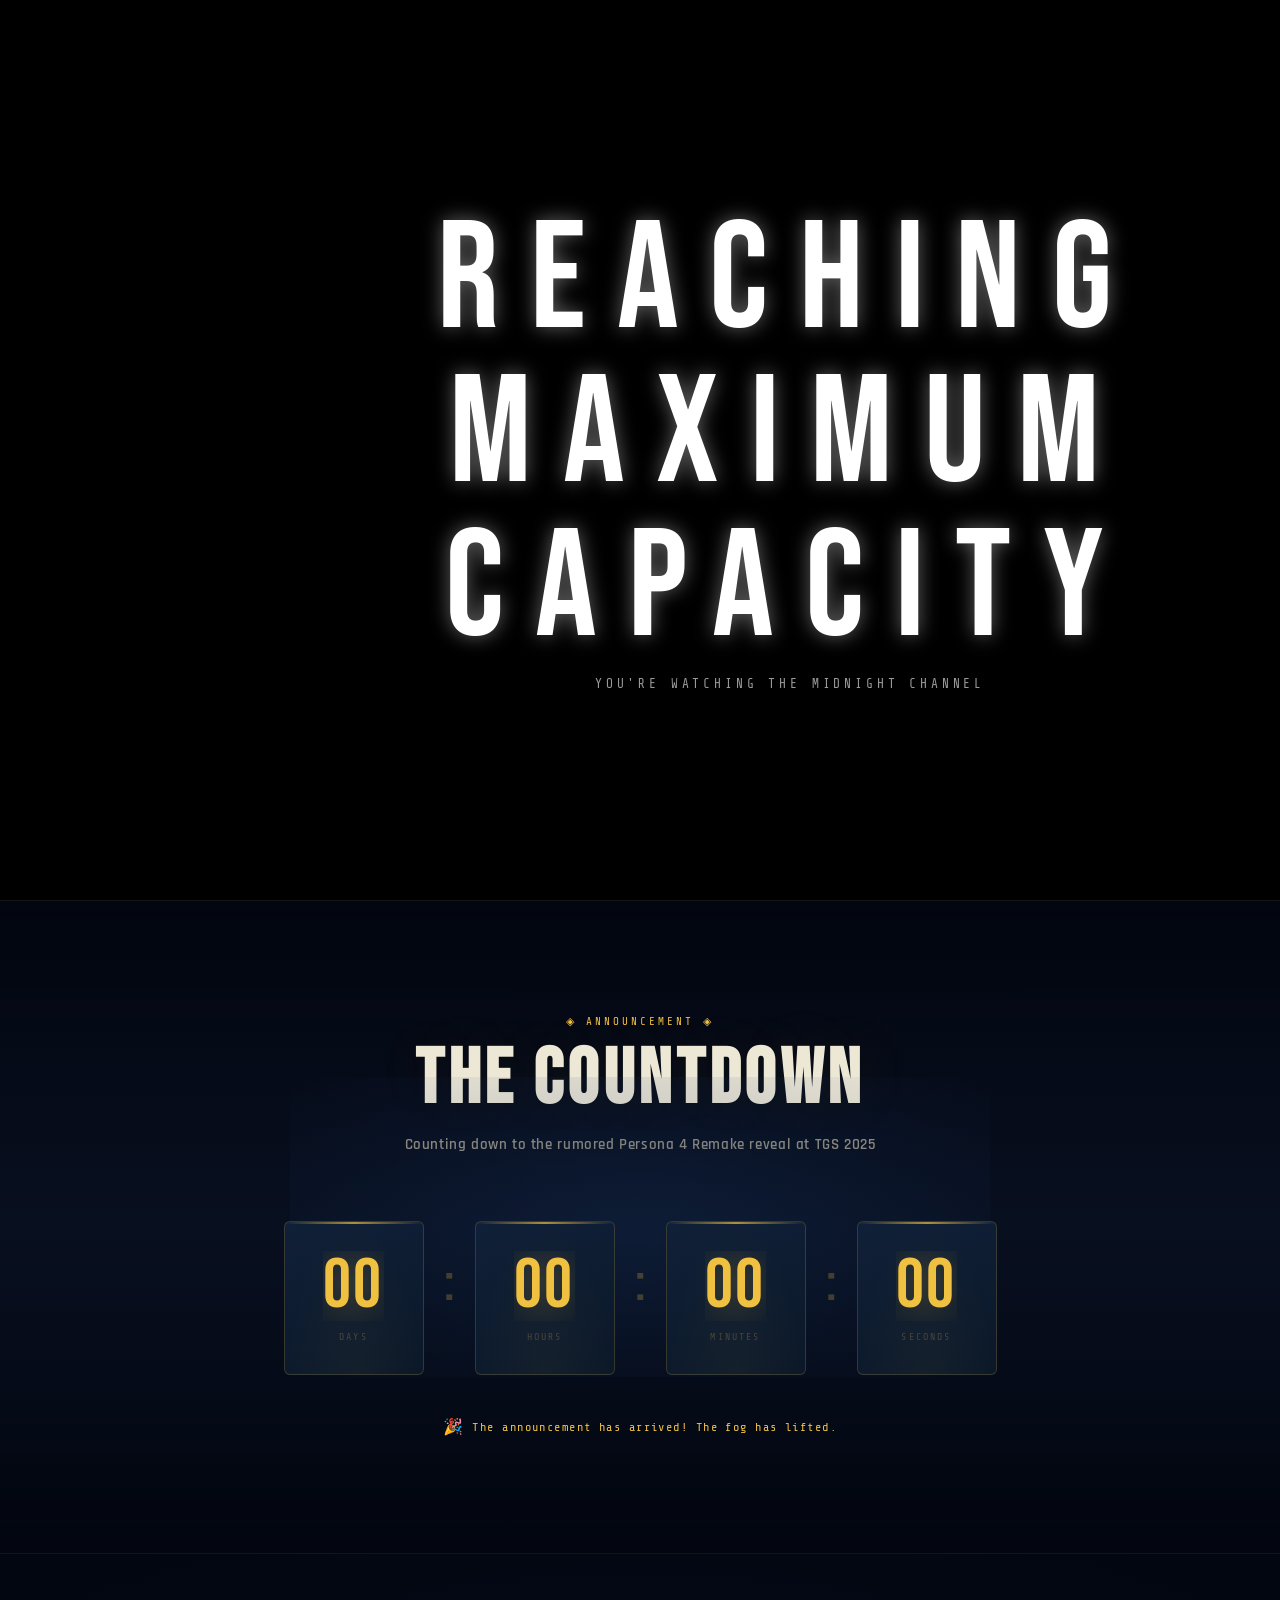
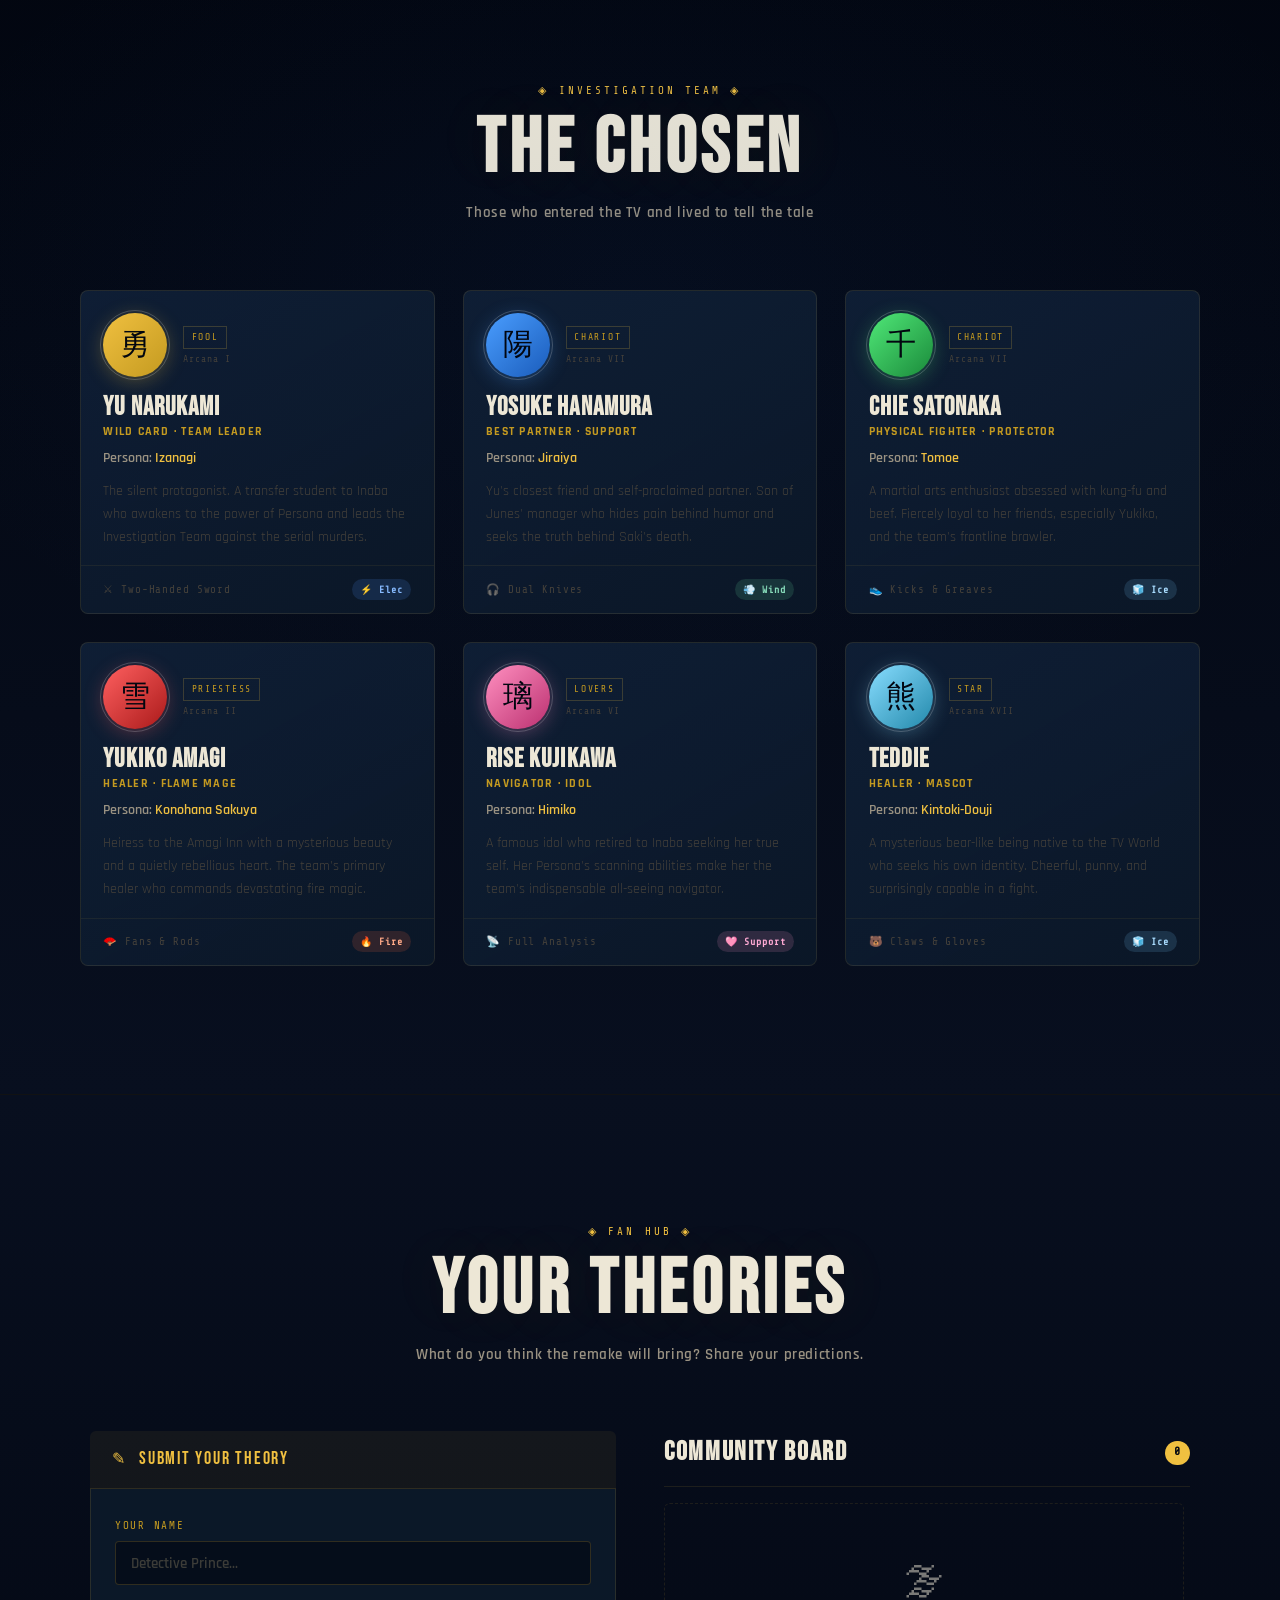
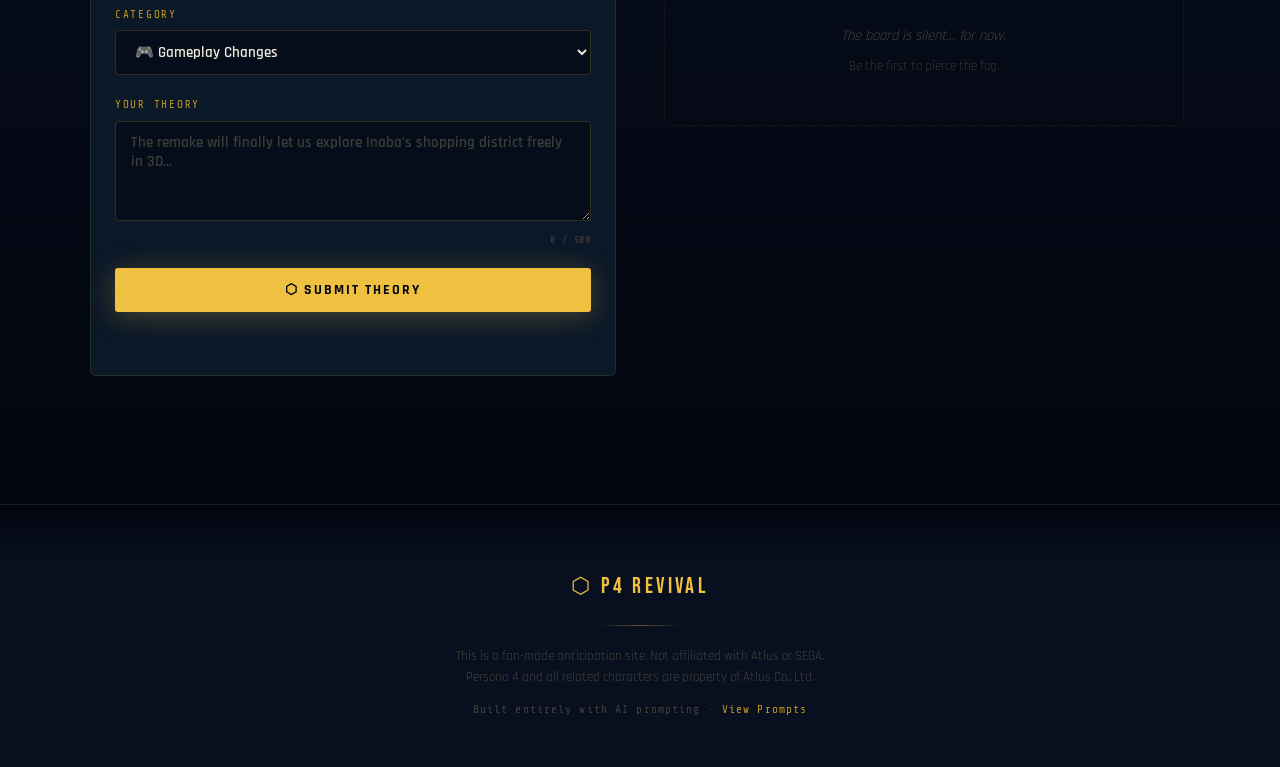
==== commit f9c7e4ab: "Update index.html" ====
--- a/index.html
+++ b/index.html
@@ -11,13 +11,22 @@
 
   <!-- TV STATIC INTRO SCREEN -->
   <div class="tv-intro" id="tv-intro">
-    <canvas id="static-canvas"></canvas>
-    <div class="tv-intro-content">
-      <div class="tv-channel-text">CH. 4</div>
-      <div class="tv-on-text">YOU'RE WATCHING THE MIDNIGHT CHANNEL</div>
-    </div>
-    <div class="tv-scanlines"></div>
+
+  <!-- YouTube Background Video -->
+  <iframe
+    class="tv-video"
+    src="https://www.youtube.com/embed/ptV0VgEP0ws?autoplay=1&mute=1&controls=0&loop=1&playlist=ptV0VgEP0ws&modestbranding=1"
+    frameborder="0"
+    allow="autoplay; fullscreen"
+  ></iframe>
+
+  <div class="tv-intro-content">
+    <div class="tv-channel-text">REACHING MAXIMUM CAPACITY</div>
+    <div class="tv-on-text">YOU'RE WATCHING THE MIDNIGHT CHANNEL</div>
   </div>
+
+  <div class="tv-scanlines"></div>
+</div>
 
   <!-- NOISE OVERLAY -->
   <div class="noise-overlay"></div>
--- a/style.css
+++ b/style.css
@@ -1,109 +1,1187 @@
-* {
-  margin: 0;
-  padding: 0;
+/* =============================================
+   PERSONA 4 REVIVAL — style.css  (v2 Enhanced)
+   Immersive Fog · Mystery · Dark Blue + Gold
+   ============================================= */
+
+@import url('https://fonts.googleapis.com/css2?family=Bebas+Neue&family=Rajdhani:wght@400;600;700&family=Share+Tech+Mono&display=swap');
+
+*, *::before, *::after {
+  margin: 0; padding: 0;
   box-sizing: border-box;
-  font-family: Arial, sans-serif;
-}
+}
+
+/* =============================================
+   DESIGN TOKENS
+   ============================================= */
+:root {
+  --navy:         #040914;
+  --navy-deep:    #020610;
+  --navy-mid:     #080f1f;
+  --navy-card:    #0b1828;
+  --navy-light:   #102038;
+  --blue-glow:    #1a3a6b;
+  --blue-bright:  #2255aa;
+  --fog-color:    #0d1e3a;
+  --gold:         #f0c040;
+  --gold-dim:     #c49a20;
+  --gold-pale:    #fde992;
+  --gold-ghost:   rgba(240,192,64,0.07);
+  --red-accent:   #cc2222;
+  --white:        #ede7d6;
+  --white-dim:    #9a9282;
+  --white-faint:  #44403a;
+  --font-head:    'Bebas Neue', sans-serif;
+  --font-body:    'Rajdhani', sans-serif;
+  --font-mono:    'Share Tech Mono', monospace;
+  --ease-out-expo: cubic-bezier(0.19,1,0.22,1);
+  --ease-spring:   cubic-bezier(0.34,1.56,0.64,1);
+}
+
+html { scroll-behavior: smooth; }
 
 body {
+  background-color: var(--navy-deep);
+  color: var(--white);
+  font-family: var(--font-body);
+  font-size: 16px;
+  line-height: 1.6;
+  overflow-x: hidden;
+  cursor: default;
+}
+
+body.loading { overflow: hidden; }
+
+/* =============================================
+   TV INTRO
+   ============================================= */
+.tv-intro {
+  position: fixed;
+  inset: 0;
+  z-index: 9000;
+  display: flex;
+  align-items: center;
+  justify-content: center;
   background: #000;
-  color: #fff;
-}
-
-/* NAV */
-.nav {
-  position: fixed;
-  width: 100%;
-  padding: 15px 40px;
-  display: flex;
-  justify-content: space-between;
-  z-index: 100;
-  background: rgba(0,0,0,0.6);
-}
-
-.logo {
-  color: #ffd600;
-  font-weight: bold;
-}
-
-.links a {
-  color: #fff;
-  margin-left: 20px;
-  text-decoration: none;
-}
-
-.links a:hover {
-  color: #ffd600;
-}
-
-/* HERO */
-.hero {
-  height: 100vh;
-  position: relative;
-}
-
-.bg {
-  width: 100%;
-  height: 100%;
-  object-fit: cover;
-}
-
-.overlay {
+  transition: opacity 0.6s ease, transform 0.6s ease;
+}
+
+.tv-intro.hidden {
+  opacity: 0;
+  pointer-events: none;
+  transform: scale(1.05);
+}
+
+#static-canvas {
   position: absolute;
   inset: 0;
-  background: rgba(0,0,0,0.6);
-}
-
-.hero-text {
+  width: 100%; height: 100%;
+  opacity: 0.55;
+}
+
+.tv-intro-content {
+  position: relative;
+  z-index: 2;
+  text-align: center;
+  animation: tv-flicker 0.08s step-end infinite;
+}
+
+.tv-channel-text {
+  font-family: var(--font-head);
+  font-size: clamp(4rem, 12vw, 10rem);
+  color: #fff;
+  letter-spacing: 0.2em;
+  text-shadow: 0 0 20px rgba(255,255,255,0.4);
+  line-height: 1;
+}
+
+.tv-on-text {
+  font-family: var(--font-mono);
+  font-size: 0.8rem;
+  letter-spacing: 0.3em;
+  color: rgba(255,255,255,0.6);
+  margin-top: 0.5rem;
+  text-transform: uppercase;
+}
+
+.tv-scanlines {
   position: absolute;
-  top: 40%;
-  left: 10%;
-}
-
-.hero-text h1 {
-  font-size: 60px;
-  color: #ffd600;
-}
-
-.hero-text p {
-  margin: 10px 0;
-}
-
-.cta {
+  inset: 0;
+  background: repeating-linear-gradient(
+    0deg,
+    transparent,
+    transparent 2px,
+    rgba(0,0,0,0.25) 2px,
+    rgba(0,0,0,0.25) 4px
+  );
+  pointer-events: none;
+}
+
+@keyframes tv-flicker {
+  0%  { opacity: 1; }
+  10% { opacity: 0.9; }
+  20% { opacity: 1; }
+  30% { opacity: 0.85; }
+  40% { opacity: 1; }
+  50% { opacity: 0.95; }
+}
+
+/* =============================================
+   NOISE + FOG LAYERS
+   ============================================= */
+.noise-overlay {
+  position: fixed; inset: 0;
+  pointer-events: none;
+  z-index: 800;
+  opacity: 0.035;
+  background-image: url("data:image/svg+xml,%3Csvg viewBox='0 0 200 200' xmlns='http://www.w3.org/2000/svg'%3E%3Cfilter id='n'%3E%3CfeTurbulence type='fractalNoise' baseFrequency='0.85' numOctaves='4' stitchTiles='stitch'/%3E%3C/filter%3E%3Crect width='100%25' height='100%25' filter='url(%23n)'/%3E%3C/svg%3E");
+}
+
+.fog-container {
+  position: fixed; inset: 0;
+  z-index: 1; pointer-events: none;
+  overflow: hidden;
+}
+
+.fog-layer {
+  position: absolute;
+  width: 200%; height: 100%;
+  background: radial-gradient(ellipse 80% 50% at 50% 60%,
+    rgba(13,30,58,0.55) 0%,
+    transparent 70%);
+  animation: fog-drift linear infinite;
+}
+
+.fog-1 { animation-duration: 60s; opacity: 0.7; top: -10%; }
+.fog-2 { animation-duration: 90s; opacity: 0.5; top: 20%; animation-direction: reverse; }
+.fog-3 { animation-duration: 120s; opacity: 0.35; top: 50%; }
+
+@keyframes fog-drift {
+  from { transform: translateX(0); }
+  to   { transform: translateX(-50%); }
+}
+
+/* =============================================
+   UTILITY
+   ============================================= */
+.gold { color: var(--gold); }
+
+::-webkit-scrollbar { width: 5px; }
+::-webkit-scrollbar-track { background: var(--navy-deep); }
+::-webkit-scrollbar-thumb { background: var(--gold-dim); border-radius: 3px; }
+
+/* =============================================
+   NAVIGATION
+   ============================================= */
+.navbar {
+  position: fixed; top: 0; left: 0; right: 0;
+  z-index: 500;
+  display: flex; align-items: center; justify-content: space-between;
+  padding: 0 2.5rem;
+  height: 64px;
+  background: rgba(4,9,20,0.82);
+  backdrop-filter: blur(20px) saturate(160%);
+  border-bottom: 1px solid rgba(240,192,64,0.1);
+  transition: background 0.4s ease, border-color 0.4s ease, box-shadow 0.4s ease;
+}
+
+.navbar.scrolled {
+  background: rgba(4,9,20,0.97);
+  border-bottom-color: rgba(240,192,64,0.22);
+  box-shadow: 0 8px 40px rgba(0,0,0,0.5);
+}
+
+.nav-logo {
+  font-family: var(--font-head);
+  font-size: 1.4rem; letter-spacing: 0.08em;
+  display: flex; align-items: center; gap: 0.5rem;
+  transition: opacity 0.2s;
+}
+.nav-logo:hover { opacity: 0.8; }
+
+.nav-logo-icon { color: var(--gold); font-size: 1.1rem; }
+
+.nav-links { list-style: none; display: flex; gap: 2rem; }
+
+.nav-links a {
+  text-decoration: none;
+  font-family: var(--font-body); font-weight: 700;
+  font-size: 0.88rem; letter-spacing: 0.14em;
+  text-transform: uppercase;
+  color: var(--white-dim);
+  transition: color 0.25s;
+  position: relative; padding-bottom: 2px;
+}
+
+.nav-links a::after {
+  content: '';
+  position: absolute; bottom: -3px; left: 0; right: 0;
+  height: 1.5px; background: var(--gold);
+  transform: scaleX(0); transform-origin: left;
+  transition: transform 0.3s var(--ease-out-expo);
+}
+
+.nav-links a:hover,
+.nav-links a.active { color: var(--gold); }
+.nav-links a:hover::after,
+.nav-links a.active::after { transform: scaleX(1); }
+
+.nav-tv {
+  font-family: var(--font-mono); font-size: 0.68rem;
+  color: var(--gold); letter-spacing: 0.12em;
+  display: flex; align-items: center; gap: 0.5rem;
+}
+
+.tv-dot {
+  width: 6px; height: 6px; border-radius: 50%;
+  background: var(--gold);
+  box-shadow: 0 0 6px var(--gold);
+  animation: pulse-dot 1.8s ease-in-out infinite;
+}
+
+@keyframes pulse-dot {
+  0%,100% { opacity: 1; transform: scale(1); }
+  50%      { opacity: 0.4; transform: scale(0.7); }
+}
+
+/* =============================================
+   HERO
+   ============================================= */
+.hero {
+  min-height: 100vh;
+  display: flex; align-items: center; justify-content: space-between;
+  padding: 0 6rem 0 5rem;
+  position: relative; overflow: hidden;
+}
+
+.hero-bg-shapes { position: absolute; inset: 0; z-index: 0; }
+
+.shape {
+  position: absolute; border-radius: 50%;
+  filter: blur(100px); opacity: 0.18;
+  animation: shape-breathe ease-in-out infinite;
+}
+
+.shape-1 {
+  width: 700px; height: 700px; top: -120px; left: -180px;
+  background: radial-gradient(circle, #1a4a99, transparent);
+  animation-duration: 12s;
+}
+.shape-2 {
+  width: 450px; height: 450px; bottom: 0; right: 80px;
+  background: radial-gradient(circle, #b08010, transparent);
+  opacity: 0.10; animation-duration: 18s; animation-delay: -6s;
+}
+.shape-3 {
+  width: 350px; height: 350px; top: 35%; left: 42%;
+  background: radial-gradient(circle, #0a2a5e, transparent);
+  animation-duration: 15s; animation-delay: -3s;
+}
+.shape-4 {
+  width: 250px; height: 250px; bottom: 15%; left: 20%;
+  background: radial-gradient(circle, #1a3a6b, transparent);
+  opacity: 0.12; animation-duration: 20s; animation-delay: -10s;
+}
+
+@keyframes shape-breathe {
+  0%,100% { transform: scale(1) translate(0,0); }
+  50%      { transform: scale(1.12) translate(20px,-15px); }
+}
+
+/* Floating sigils */
+.arcana-sigils { position: absolute; inset: 0; z-index: 0; pointer-events: none; }
+
+.sigil {
+  position: absolute;
+  font-size: 1.5rem; color: rgba(240,192,64,0.08);
+  animation: sigil-float linear infinite;
+  user-select: none;
+}
+.s1 { left:8%;  top:20%; animation-duration:22s; animation-delay:0s;   font-size:2rem; }
+.s2 { left:15%; top:70%; animation-duration:28s; animation-delay:-5s;  }
+.s3 { left:75%; top:15%; animation-duration:25s; animation-delay:-8s;  font-size:1.8rem; }
+.s4 { left:85%; top:65%; animation-duration:32s; animation-delay:-12s; font-size:1.2rem; }
+.s5 { left:50%; top:85%; animation-duration:20s; animation-delay:-3s;  font-size:2.5rem; }
+
+@keyframes sigil-float {
+  0%   { transform: translateY(0) rotate(0deg);   opacity: 0.05; }
+  25%  { opacity: 0.12; }
+  50%  { transform: translateY(-40px) rotate(180deg); opacity: 0.06; }
+  75%  { opacity: 0.10; }
+  100% { transform: translateY(0) rotate(360deg); opacity: 0.05; }
+}
+
+/* Hero content reveal */
+.hero-content {
+  position: relative; z-index: 2;
+  flex: 1; max-width: 620px;
+}
+
+.reveal-hero { animation: hero-reveal 1.2s var(--ease-out-expo) both; animation-delay: 0.1s; }
+.reveal-card { animation: card-reveal 1.4s var(--ease-out-expo) both; animation-delay: 0.35s; }
+
+@keyframes hero-reveal {
+  from { opacity: 0; transform: translateY(40px); }
+  to   { opacity: 1; transform: translateY(0); }
+}
+@keyframes card-reveal {
+  from { opacity: 0; transform: translateY(30px) rotate(-3deg) scale(0.9); }
+  to   { opacity: 1; transform: translateY(0) rotate(-3deg) scale(1); }
+}
+
+.hero-eyebrow { margin-bottom: 1.5rem; }
+
+.eye-brow-tag {
+  font-family: var(--font-mono); font-size: 0.76rem;
+  letter-spacing: 0.22em; color: var(--gold);
+  border: 1px solid rgba(240,192,64,0.35);
+  padding: 0.3rem 0.9rem; display: inline-flex;
+  align-items: center; gap: 0.6rem;
+  position: relative; overflow: hidden;
+}
+
+.eye-brow-tag::before {
+  content: '';
+  position: absolute; left: -100%; top: 0; bottom: 0; width: 60%;
+  background: linear-gradient(90deg, transparent, rgba(240,192,64,0.12), transparent);
+  animation: tag-shimmer 4s ease-in-out infinite;
+}
+
+@keyframes tag-shimmer {
+  from { left: -100%; }
+  to   { left: 200%; }
+}
+
+.tag-dot {
+  width: 5px; height: 5px; border-radius: 50%;
+  background: var(--gold);
+  animation: pulse-dot 2s ease-in-out infinite;
+  display: inline-block; flex-shrink: 0;
+}
+
+.hero-title {
+  display: flex; flex-direction: column;
+  line-height: 0.88;
+  font-family: var(--font-head); letter-spacing: 0.02em;
+}
+
+.title-line-1 {
+  font-size: clamp(5rem, 10vw, 9rem); color: var(--white);
+  text-shadow: 0 0 80px rgba(26,74,153,0.4);
+  animation: title-in 1s var(--ease-out-expo) both; animation-delay: 0.2s;
+}
+.title-line-2 {
+  font-size: clamp(8rem, 18vw, 16rem); color: var(--gold);
+  line-height: 0.85;
+  text-shadow: 0 0 100px rgba(240,192,64,0.3);
+  display: flex; align-items: center; gap: 0.08em;
+  animation: title-in 1s var(--ease-out-expo) both; animation-delay: 0.3s;
+}
+.title-line-3 {
+  font-size: clamp(3.5rem, 7vw, 6rem); color: var(--white-dim);
+  letter-spacing: 0.32em;
+  animation: title-in 1s var(--ease-out-expo) both; animation-delay: 0.4s;
+}
+
+@keyframes title-in {
+  from { opacity: 0; transform: translateX(-20px); }
+  to   { opacity: 1; transform: translateX(0); }
+}
+
+.star-pulse { animation: star-glow 2.5s ease-in-out infinite; display: inline-block; }
+
+@keyframes star-glow {
+  0%,100% { text-shadow: 0 0 40px rgba(240,192,64,0.4); transform: scale(1); }
+  50%      { text-shadow: 0 0 80px rgba(240,192,64,0.8); transform: scale(1.06); }
+}
+
+.hero-subtitle {
+  margin-top: 1.5rem; font-size: 1.05rem; font-weight: 600;
+  color: var(--white-dim); line-height: 1.75; max-width: 420px;
+  animation: title-in 1s var(--ease-out-expo) both; animation-delay: 0.5s;
+}
+
+.hero-cta-group {
+  display: flex; gap: 1rem; margin-top: 2.5rem;
+  animation: title-in 1s var(--ease-out-expo) both; animation-delay: 0.65s;
+}
+
+/* ---- PERSONA CARD ---- */
+.hero-card { position: relative; z-index: 2; flex-shrink: 0; }
+
+.hero-card-inner {
+  width: 190px; height: 300px;
+  background: linear-gradient(160deg, var(--navy-light) 0%, var(--navy-card) 100%);
+  border: 1px solid rgba(240,192,64,0.35);
+  border-radius: 14px;
+  display: flex; flex-direction: column; align-items: center; justify-content: center;
+  gap: 0.55rem; padding: 1.5rem;
+  position: relative;
+  box-shadow: 0 24px 70px rgba(0,0,0,0.6), 0 0 50px rgba(240,192,64,0.07);
+  animation: card-float 5s ease-in-out infinite;
+  transform: rotate(-3deg);
+  transition: box-shadow 0.4s ease;
+}
+.hero-card-inner:hover {
+  box-shadow: 0 30px 90px rgba(0,0,0,0.7), 0 0 60px rgba(240,192,64,0.18);
+}
+
+@keyframes card-float {
+  0%,100% { transform: translateY(0) rotate(-3deg); }
+  50%      { transform: translateY(-18px) rotate(-3deg); }
+}
+
+.card-glow-ring {
+  position: absolute; inset: -8px;
+  border-radius: 18px;
+  border: 1px solid rgba(240,192,64,0.12);
+  animation: ring-pulse 3s ease-in-out infinite;
+}
+
+@keyframes ring-pulse {
+  0%,100% { opacity: 0.5; transform: scale(1); }
+  50%      { opacity: 1; transform: scale(1.02); }
+}
+
+.persona-card-label {
+  font-family: var(--font-mono); font-size: 0.58rem;
+  letter-spacing: 0.22em; color: var(--gold); text-transform: uppercase;
+}
+.persona-card-symbol {
+  font-size: 4.2rem; color: var(--gold);
+  text-shadow: 0 0 30px rgba(240,192,64,0.6);
+  animation: symbol-spin 8s ease-in-out infinite;
+  display: block;
+}
+@keyframes symbol-spin {
+  0%,100% { transform: rotate(0deg) scale(1); }
+  50%      { transform: rotate(10deg) scale(1.05); }
+}
+.persona-card-name {
+  font-family: var(--font-head); font-size: 1.45rem;
+  letter-spacing: 0.15em; color: var(--white);
+}
+.persona-card-divider {
+  width: 60%; height: 1px;
+  background: linear-gradient(90deg, transparent, rgba(240,192,64,0.4), transparent);
+}
+.persona-card-rank {
+  font-family: var(--font-mono); font-size: 0.55rem;
+  letter-spacing: 0.14em; color: var(--white-dim); text-align: center;
+}
+.persona-card-stars {
+  font-size: 0.5rem; letter-spacing: 0.2em; color: var(--gold-dim);
+}
+
+/* Scroll hint */
+.scroll-hint {
+  position: absolute; bottom: 2.5rem; left: 50%;
+  transform: translateX(-50%);
+  display: flex; flex-direction: column; align-items: center; gap: 0.5rem;
+  z-index: 2;
+  animation: hint-fade 2s ease-in-out infinite;
+}
+.scroll-hint-line {
+  width: 1px; height: 50px;
+  background: linear-gradient(180deg, transparent, rgba(240,192,64,0.6));
+}
+.scroll-hint span {
+  font-family: var(--font-mono); font-size: 0.6rem;
+  letter-spacing: 0.3em; color: rgba(240,192,64,0.4);
+}
+@keyframes hint-fade {
+  0%,100% { opacity: 0.5; transform: translateX(-50%) translateY(0); }
+  50%      { opacity: 1;   transform: translateX(-50%) translateY(6px); }
+}
+
+/* =============================================
+   BUTTONS
+   ============================================= */
+.btn {
   display: inline-block;
-  padding: 10px 20px;
-  background: #ffd600;
-  color: #000;
+  font-family: var(--font-body); font-weight: 700;
+  font-size: 0.88rem; letter-spacing: 0.14em; text-transform: uppercase;
   text-decoration: none;
-  margin-top: 10px;
-}
-
-/* SECTIONS */
-.section {
-  padding: 80px 10%;
-}
-
-.section h2 {
-  color: #ffd600;
-  margin-bottom: 10px;
-}
-
-.grid {
-  display: flex;
-  gap: 20px;
-  padding: 60px 10%;
-}
-
-.box {
-  flex: 1;
-  padding: 40px;
-  background: #111;
-  border-left: 4px solid #ffd600;
-}
-
-/* FOOTER */
-footer {
-  text-align: center;
-  padding: 20px;
-  background: #111;
-}
+  padding: 0.8rem 2rem; border-radius: 3px;
+  transition: transform 0.25s var(--ease-spring), box-shadow 0.25s ease, background 0.2s ease;
+  cursor: pointer; border: none;
+  position: relative; overflow: hidden;
+}
+
+.btn::after {
+  content: '';
+  position: absolute; inset: 0;
+  background: linear-gradient(120deg, transparent 30%, rgba(255,255,255,0.12) 50%, transparent 70%);
+  transform: translateX(-100%);
+  transition: transform 0.5s ease;
+}
+.btn:hover::after { transform: translateX(100%); }
+
+.btn-inner { position: relative; z-index: 1; }
+
+.btn-primary {
+  background: var(--gold); color: var(--navy-deep);
+  box-shadow: 0 4px 28px rgba(240,192,64,0.28);
+}
+.btn-primary:hover {
+  background: var(--gold-pale);
+  box-shadow: 0 8px 40px rgba(240,192,64,0.5);
+  transform: translateY(-3px);
+}
+.btn-primary:active { transform: translateY(-1px); }
+
+.btn-outline {
+  background: transparent; color: var(--gold);
+  border: 1px solid rgba(240,192,64,0.45);
+}
+.btn-outline:hover {
+  background: rgba(240,192,64,0.09);
+  border-color: rgba(240,192,64,0.8);
+  box-shadow: 0 0 20px rgba(240,192,64,0.1);
+  transform: translateY(-3px);
+}
+
+/* =============================================
+   SECTION HEADERS
+   ============================================= */
+.section-header { text-align: center; margin-bottom: 4rem; }
+
+.section-tag {
+  font-family: var(--font-mono); font-size: 0.68rem;
+  letter-spacing: 0.28em; color: var(--gold); text-transform: uppercase;
+  display: block; margin-bottom: 0.75rem;
+}
+
+.section-title {
+  font-family: var(--font-head);
+  font-size: clamp(2.5rem, 6vw, 5rem); letter-spacing: 0.06em;
+  color: var(--white); line-height: 1;
+  text-shadow: 0 0 60px rgba(240,192,64,0.08);
+}
+
+.section-sub {
+  margin-top: 0.85rem; font-size: 0.95rem;
+  color: var(--white-dim); font-weight: 600; letter-spacing: 0.04em;
+}
+
+/* =============================================
+   COUNTDOWN
+   ============================================= */
+.countdown-section {
+  padding: 7rem 5rem;
+  background: linear-gradient(180deg, var(--navy-deep) 0%, var(--navy-mid) 50%, var(--navy-deep) 100%);
+  border-top: 1px solid rgba(240,192,64,0.07);
+  border-bottom: 1px solid rgba(240,192,64,0.07);
+  position: relative; overflow: hidden;
+}
+
+.countdown-section::before {
+  content: '';
+  position: absolute; left:50%; top:50%;
+  transform: translate(-50%,-50%);
+  width: 700px; height: 300px;
+  background: radial-gradient(ellipse, rgba(26,58,107,0.3), transparent);
+  pointer-events: none;
+}
+
+.countdown-fog-top,
+.countdown-fog-bottom {
+  position: absolute; left: 0; right: 0; height: 100px;
+  pointer-events: none; z-index: 2;
+}
+.countdown-fog-top {
+  top: 0;
+  background: linear-gradient(180deg, var(--navy-deep) 0%, transparent 100%);
+}
+.countdown-fog-bottom {
+  bottom: 0;
+  background: linear-gradient(0deg, var(--navy-deep) 0%, transparent 100%);
+}
+
+.countdown-grid {
+  display: flex; justify-content: center; align-items: center;
+  gap: 1.25rem; flex-wrap: wrap;
+  position: relative; z-index: 1;
+}
+
+.countdown-block {
+  display: flex; flex-direction: column; align-items: center;
+  background: linear-gradient(160deg, var(--navy-light), var(--navy-card));
+  border: 1px solid rgba(240,192,64,0.18);
+  padding: 1.8rem 2.2rem; min-width: 140px;
+  position: relative; border-radius: 6px;
+  transition: border-color 0.4s ease, box-shadow 0.4s ease;
+  overflow: hidden;
+}
+
+.countdown-block::before {
+  content: '';
+  position: absolute; top: 0; left: 0; right: 0; height: 2px;
+  background: linear-gradient(90deg, transparent, var(--gold), transparent);
+  opacity: 0.7;
+}
+
+.countdown-block:hover {
+  border-color: rgba(240,192,64,0.4);
+  box-shadow: 0 12px 40px rgba(0,0,0,0.3), 0 0 30px rgba(240,192,64,0.06);
+}
+
+.countdown-block-glow {
+  position: absolute; inset: 0; border-radius: 6px;
+  background: radial-gradient(ellipse at 50% 100%, rgba(240,192,64,0.04), transparent 70%);
+  pointer-events: none;
+}
+
+.seconds-glow {
+  animation: seconds-breathe 1s ease-in-out infinite;
+}
+@keyframes seconds-breathe {
+  0%,100% { opacity: 0.5; }
+  50%      { opacity: 1; }
+}
+
+.countdown-flip { position: relative; overflow: hidden; }
+
+.countdown-number {
+  font-family: var(--font-head);
+  font-size: clamp(3rem, 5.5vw, 5.5rem);
+  color: var(--gold); line-height: 1;
+  letter-spacing: 0.04em;
+  text-shadow: 0 0 40px rgba(240,192,64,0.35);
+  min-width: 2.2ch; text-align: center;
+  display: block;
+  transition: transform 0.15s ease, opacity 0.15s ease;
+}
+
+.countdown-number.flip-anim {
+  animation: flip-digit 0.25s ease;
+}
+@keyframes flip-digit {
+  0%   { transform: translateY(0); opacity: 1; }
+  40%  { transform: translateY(-8px); opacity: 0.3; }
+  60%  { transform: translateY(6px);  opacity: 0.3; }
+  100% { transform: translateY(0); opacity: 1; }
+}
+
+.countdown-label {
+  font-family: var(--font-mono); font-size: 0.62rem;
+  letter-spacing: 0.22em; color: var(--white-faint);
+  text-transform: uppercase; margin-top: 0.5rem;
+}
+
+.countdown-sep {
+  font-family: var(--font-head); font-size: 3.5rem;
+  color: rgba(240,192,64,0.25); margin-bottom: 1.8rem;
+  line-height: 1;
+  animation: sep-blink 1s step-end infinite;
+}
+@keyframes sep-blink {
+  0%,100% { opacity: 0.3; }
+  50%      { opacity: 0.7; }
+}
+
+.pulse-seconds { animation: block-pulse 1s ease-in-out infinite; }
+@keyframes block-pulse {
+  0%,100% { box-shadow: 0 0 0 0 rgba(240,192,64,0); }
+  50%      { box-shadow: 0 0 0 4px rgba(240,192,64,0.05); }
+}
+
+.countdown-target {
+  text-align: center; margin-top: 2.5rem;
+  font-family: var(--font-mono); font-size: 0.75rem;
+  color: var(--white-faint); letter-spacing: 0.12em;
+  position: relative; z-index: 1;
+  display: flex; align-items: center; justify-content: center; gap: 0.5rem;
+}
+.target-icon { font-size: 1rem; }
+
+/* =============================================
+   CHARACTERS
+   ============================================= */
+.characters-section {
+  padding: 8rem 5rem;
+  background: linear-gradient(180deg, var(--navy-deep) 0%, var(--navy-mid) 100%);
+  position: relative;
+}
+
+.characters-section::before {
+  content: '';
+  position: absolute; inset: 0;
+  background: radial-gradient(ellipse 60% 40% at 50% 30%, rgba(26,74,153,0.08), transparent);
+  pointer-events: none;
+}
+
+.characters-grid {
+  display: grid;
+  grid-template-columns: repeat(auto-fill, minmax(310px, 1fr));
+  gap: 1.75rem;
+  max-width: 1200px; margin: 0 auto;
+}
+
+.char-card {
+  background: linear-gradient(150deg, rgba(16,32,56,0.9), rgba(11,24,40,0.95));
+  border: 1px solid rgba(240,192,64,0.1);
+  border-radius: 8px; overflow: hidden;
+  transition: transform 0.4s var(--ease-out-expo),
+              border-color 0.35s ease,
+              box-shadow 0.4s ease;
+  position: relative;
+  /* JS-set opacity/transform for scroll reveal */
+}
+
+.char-card:hover {
+  transform: translateY(-8px) scale(1.01);
+  border-color: rgba(240,192,64,0.4);
+  box-shadow: 0 20px 60px rgba(0,0,0,0.5),
+              0 0 30px rgba(240,192,64,0.07),
+              inset 0 1px 0 rgba(240,192,64,0.12);
+}
+
+/* Shine sweep on hover */
+.char-card-shine {
+  position: absolute; inset: 0; z-index: 10;
+  background: linear-gradient(120deg, transparent 20%, rgba(255,255,255,0.04) 50%, transparent 80%);
+  transform: translateX(-100%);
+  transition: transform 0.6s ease;
+  pointer-events: none;
+}
+.char-card:hover .char-card-shine { transform: translateX(100%); }
+
+.char-card-top {
+  display: flex; align-items: center; gap: 1rem;
+  padding: 1.4rem 1.4rem 0;
+}
+
+.char-avatar {
+  width: 64px; height: 64px; border-radius: 50%;
+  display: flex; align-items: center; justify-content: center;
+  flex-shrink: 0; position: relative;
+  transition: transform 0.35s var(--ease-spring);
+}
+.char-card:hover .char-avatar { transform: scale(1.08) rotate(-3deg); }
+
+.avatar-kanji {
+  font-family: var(--font-head); font-size: 1.9rem;
+  color: var(--navy-deep); position: relative; z-index: 1;
+  letter-spacing: 0;
+}
+
+.avatar-ring {
+  position: absolute; inset: -3px; border-radius: 50%;
+  border: 1.5px solid rgba(255,255,255,0.2);
+  animation: ring-spin 8s linear infinite;
+}
+@keyframes ring-spin {
+  from { transform: rotate(0deg); }
+  to   { transform: rotate(360deg); }
+}
+
+.avatar-yu      { background: linear-gradient(135deg, #f0c040, #c49a20); box-shadow: 0 4px 20px rgba(240,192,64,0.3); }
+.avatar-yosuke  { background: linear-gradient(135deg, #4a9eff, #1a5cbb); box-shadow: 0 4px 20px rgba(74,158,255,0.3); }
+.avatar-chie    { background: linear-gradient(135deg, #50e878, #1a8a3a); box-shadow: 0 4px 20px rgba(80,232,120,0.3); }
+.avatar-yukiko  { background: linear-gradient(135deg, #ff6060, #aa1a1a); box-shadow: 0 4px 20px rgba(255,96,96,0.3); }
+.avatar-rise    { background: linear-gradient(135deg, #ff90c0, #bb3070); box-shadow: 0 4px 20px rgba(255,144,192,0.3); }
+.avatar-teddie  { background: linear-gradient(135deg, #88ddff, #2288aa); box-shadow: 0 4px 20px rgba(136,221,255,0.3); }
+
+.char-arcana {
+  font-family: var(--font-mono); font-size: 0.6rem;
+  letter-spacing: 0.18em; color: var(--gold-dim);
+  text-transform: uppercase;
+  border: 1px solid rgba(240,192,64,0.2);
+  padding: 0.18rem 0.45rem; display: inline-block;
+  transition: border-color 0.25s, color 0.25s;
+}
+.char-card:hover .char-arcana { border-color: rgba(240,192,64,0.5); color: var(--gold); }
+
+.char-arcana-num {
+  font-family: var(--font-mono); font-size: 0.6rem;
+  color: var(--white-faint); letter-spacing: 0.1em;
+  margin-top: 0.2rem;
+}
+
+.char-card-body { padding: 1rem 1.4rem; }
+
+.char-name {
+  font-family: var(--font-head); font-size: 1.65rem;
+  letter-spacing: 0.04em; color: var(--white); line-height: 1.1;
+  transition: color 0.25s;
+}
+.char-card:hover .char-name { color: var(--gold-pale); }
+
+.char-role {
+  font-size: 0.78rem; font-weight: 700;
+  letter-spacing: 0.1em; text-transform: uppercase;
+  color: var(--gold-dim); margin-bottom: 0.35rem;
+}
+
+.char-persona {
+  font-size: 0.85rem; color: var(--white-dim);
+  margin-bottom: 0.65rem; font-weight: 600;
+}
+
+.char-desc {
+  font-size: 0.88rem; color: var(--white-faint); line-height: 1.65;
+}
+
+.char-card-footer {
+  padding: 0.8rem 1.4rem;
+  border-top: 1px solid rgba(240,192,64,0.07);
+  display: flex; align-items: center; justify-content: space-between;
+  transition: border-color 0.25s;
+}
+.char-card:hover .char-card-footer { border-top-color: rgba(240,192,64,0.15); }
+
+.char-weapon {
+  font-family: var(--font-mono); font-size: 0.68rem;
+  letter-spacing: 0.08em; color: var(--white-faint);
+}
+
+.char-affinity {
+  font-family: var(--font-mono); font-size: 0.62rem;
+  letter-spacing: 0.1em; padding: 0.15rem 0.5rem; border-radius: 20px;
+  font-weight: 700;
+}
+.affinity-elec   { background: rgba(80,150,255,0.15); color: #88bbff; }
+.affinity-wind   { background: rgba(100,220,160,0.15); color: #88ddbb; }
+.affinity-ice    { background: rgba(120,200,255,0.15); color: #aaddff; }
+.affinity-fire   { background: rgba(255,100,60,0.15);  color: #ffaa88; }
+.affinity-support{ background: rgba(255,150,200,0.15); color: #ffaad4; }
+
+/* =============================================
+   THEORIES
+   ============================================= */
+.theories-section {
+  padding: 8rem 5rem;
+  background: linear-gradient(180deg, var(--navy-mid) 0%, var(--navy-deep) 100%);
+  border-top: 1px solid rgba(240,192,64,0.06);
+  position: relative;
+}
+
+.theories-layout {
+  display: grid; grid-template-columns: 1fr 1fr;
+  gap: 3rem; max-width: 1100px; margin: 0 auto;
+  align-items: start;
+}
+
+.form-header-bar {
+  display: flex; align-items: center; gap: 0.75rem;
+  padding: 0.9rem 1.4rem;
+  background: rgba(240,192,64,0.06);
+  border-bottom: 1px solid rgba(240,192,64,0.12);
+  font-family: var(--font-head); font-size: 1.1rem;
+  letter-spacing: 0.1em; color: var(--gold);
+  border-radius: 6px 6px 0 0;
+}
+.form-header-icon { font-size: 1rem; }
+
+.theory-form {
+  background: var(--navy-card);
+  border: 1px solid rgba(240,192,64,0.13);
+  border-top: none; border-radius: 0 0 6px 6px;
+  padding: 1.75rem 1.5rem;
+  display: flex; flex-direction: column; gap: 1.3rem;
+}
+
+.form-field { display: flex; flex-direction: column; gap: 0.45rem; }
+
+.form-field label {
+  font-family: var(--font-mono); font-size: 0.68rem;
+  letter-spacing: 0.16em; color: var(--gold-dim); text-transform: uppercase;
+}
+
+.form-field input,
+.form-field select,
+.form-field textarea {
+  background: rgba(4,9,20,0.7);
+  border: 1px solid rgba(240,192,64,0.18);
+  color: var(--white);
+  font-family: var(--font-body); font-size: 0.95rem; font-weight: 600;
+  padding: 0.7rem 0.95rem; border-radius: 4px;
+  outline: none; resize: vertical;
+  transition: border-color 0.25s ease, box-shadow 0.25s ease, background 0.25s ease;
+}
+
+.form-field input::placeholder,
+.form-field textarea::placeholder { color: rgba(74,72,64,0.8); }
+
+.form-field input:focus,
+.form-field select:focus,
+.form-field textarea:focus {
+  border-color: rgba(240,192,64,0.55);
+  box-shadow: 0 0 0 3px rgba(240,192,64,0.07);
+  background: rgba(8,15,31,0.9);
+}
+
+.form-field select option { background: var(--navy-mid); }
+
+.char-counter {
+  font-family: var(--font-mono); font-size: 0.62rem;
+  color: var(--white-faint); text-align: right; margin-top: 0.2rem;
+  letter-spacing: 0.08em;
+}
+
+.form-feedback {
+  font-family: var(--font-mono); font-size: 0.73rem;
+  min-height: 1.2em; letter-spacing: 0.1em;
+  transition: opacity 0.3s ease;
+}
+.form-feedback.success { color: #50e878; }
+.form-feedback.error   { color: #ff6655; }
+
+.theories-list-wrap { display: flex; flex-direction: column; gap: 1rem; }
+
+.theories-list-header {
+  display: flex; align-items: center; justify-content: space-between;
+  padding-bottom: 0.75rem;
+  border-bottom: 1px solid rgba(240,192,64,0.1);
+}
+
+.theories-list-title {
+  font-family: var(--font-head); font-size: 1.7rem;
+  letter-spacing: 0.06em; color: var(--white);
+}
+
+.theory-count-badge {
+  background: var(--gold); color: var(--navy-deep);
+  font-family: var(--font-mono); font-size: 0.72rem; font-weight: 700;
+  padding: 0.18rem 0.6rem; border-radius: 20px;
+  transition: transform 0.3s var(--ease-spring);
+}
+.theory-count-badge.pop { animation: badge-pop 0.4s var(--ease-spring); }
+@keyframes badge-pop {
+  0%   { transform: scale(1); }
+  50%  { transform: scale(1.4); }
+  100% { transform: scale(1); }
+}
+
+.theories-list {
+  display: flex; flex-direction: column; gap: 0.85rem;
+  max-height: 520px; overflow-y: auto; padding-right: 0.4rem;
+}
+
+.theories-empty-state {
+  display: flex; flex-direction: column; align-items: center;
+  padding: 3rem 1rem; gap: 0.5rem;
+  border: 1px dashed rgba(240,192,64,0.1); border-radius: 6px;
+}
+.empty-icon { font-size: 2.5rem; opacity: 0.5; }
+.theories-empty { color: var(--white-faint); font-style: italic; font-size: 0.92rem; }
+.theories-empty-sub { color: rgba(74,72,64,0.7); font-size: 0.82rem; }
+
+.theory-item {
+  background: linear-gradient(135deg, var(--navy-light), var(--navy-card));
+  border: 1px solid rgba(240,192,64,0.1);
+  border-radius: 6px; padding: 1.1rem 1.3rem;
+  animation: slide-in 0.4s var(--ease-out-expo);
+  transition: border-color 0.25s ease, box-shadow 0.25s ease;
+}
+.theory-item:hover {
+  border-color: rgba(240,192,64,0.25);
+  box-shadow: 0 6px 20px rgba(0,0,0,0.25);
+}
+
+@keyframes slide-in {
+  from { opacity: 0; transform: translateY(14px); }
+  to   { opacity: 1; transform: translateY(0); }
+}
+
+.theory-item-header {
+  display: flex; justify-content: space-between; align-items: center;
+  margin-bottom: 0.55rem;
+}
+.theory-item-name {
+  font-family: var(--font-head); font-size: 1.15rem;
+  color: var(--gold); letter-spacing: 0.05em;
+}
+.theory-item-cat {
+  font-family: var(--font-mono); font-size: 0.6rem;
+  letter-spacing: 0.1em; color: var(--white-faint);
+  text-transform: uppercase;
+  border: 1px solid rgba(240,192,64,0.12);
+  padding: 0.12rem 0.4rem; border-radius: 2px;
+}
+.theory-item-text { font-size: 0.9rem; color: var(--white-dim); line-height: 1.6; }
+
+/* =============================================
+   FOOTER
+   ============================================= */
+.site-footer {
+  background: var(--navy-mid);
+  border-top: 1px solid rgba(240,192,64,0.08);
+  padding: 4rem 5rem 3rem;
+  text-align: center; position: relative; overflow: hidden;
+}
+
+.footer-fog {
+  position: absolute; top: 0; left: 0; right: 0; height: 60px;
+  background: linear-gradient(180deg, var(--navy-deep), transparent);
+  pointer-events: none;
+}
+
+.footer-logo {
+  font-family: var(--font-head); font-size: 1.4rem;
+  color: var(--gold); letter-spacing: 0.15em;
+  margin-bottom: 1.25rem;
+  display: flex; align-items: center; justify-content: center; gap: 0.5rem;
+}
+
+.footer-divider {
+  width: 80px; height: 1px;
+  background: linear-gradient(90deg, transparent, rgba(240,192,64,0.4), transparent);
+  margin: 0 auto 1.25rem;
+}
+
+.footer-disclaimer {
+  font-size: 0.8rem; color: var(--white-faint);
+  max-width: 600px; margin: 0 auto 0.75rem; line-height: 1.7;
+}
+
+.footer-credit {
+  font-family: var(--font-mono); font-size: 0.7rem;
+  color: var(--white-faint); letter-spacing: 0.1em;
+}
+.footer-credit a { color: var(--gold-dim); text-decoration: none; transition: color 0.2s; }
+.footer-credit a:hover { color: var(--gold); }
+
+/* =============================================
+   PROMPTS PAGE
+   ============================================= */
+.prompts-hero {
+  min-height: 45vh; display: flex; align-items: flex-end;
+  padding: 9rem 5rem 4rem; position: relative;
+  border-bottom: 1px solid rgba(240,192,64,0.1);
+  background: linear-gradient(160deg, var(--navy-mid) 0%, var(--navy-deep) 100%);
+  overflow: hidden;
+}
+
+.prompts-hero::before {
+  content: '';
+  position: absolute; top: -50%; left: -20%;
+  width: 700px; height: 700px; border-radius: 50%;
+  background: radial-gradient(circle, rgba(26,58,107,0.25), transparent);
+  filter: blur(80px); pointer-events: none;
+}
+
+.prompts-hero-content { position: relative; z-index: 1; }
+
+.prompts-hero-tag {
+  font-family: var(--font-mono); font-size: 0.7rem;
+  letter-spacing: 0.22em; color: var(--gold);
+  margin-bottom: 0.85rem; display: block;
+}
+
+.prompts-hero-title {
+  font-family: var(--font-head);
+  font-size: clamp(3rem, 7vw, 6.5rem);
+  color: var(--white); letter-spacing: 0.03em;
+  line-height: 0.95; margin-bottom: 1.1rem;
+}
+
+.prompts-hero-sub {
+  font-size: 1rem; color: var(--white-dim);
+  font-weight: 600; max-width: 560px; line-height: 1.75;
+}
+
+.prompts-main { max-width: 900px; margin: 0 auto; padding: 5rem 2rem; }
+
+.prompts-intro {
+  background: var(--navy-card);
+  border: 1px solid rgba(240,192,64,0.14);
+  border-left: 3px solid var(--gold);
+  border-radius: 4px; padding: 1.6rem 1.8rem;
+  margin-bottom: 3.5rem; font-size: 0.95rem;
+  color: var(--white-dim); line-height: 1.75; font-weight: 600;
+}
+
+.prompt-entry {
+  margin-bottom: 2.75rem;
+  border: 1px solid rgba(240,192,64,0.1);
+  border-radius: 7px; overflow: hidden;
+  background: var(--navy-card);
+  transition: border-color 0.3s ease, box-shadow 0.3s ease;
+}
+.prompt-entry:hover {
+  border-color: rgba(240,192,64,0.25);
+  box-shadow: 0 12px 40px rgba(0,0,0,0.25);
+}
+
+.prompt-entry-header {
+  display: flex; align-items: center; gap: 1rem;
+  padding: 1.1rem 1.5rem;
+  border-bottom: 1px solid rgba(240,192,64,0.07);
+  background: var(--navy-mid);
+}
+
+.prompt-number {
+  font-family: var(--font-head); font-size: 2.5rem;
+  color: rgba(240,192,64,0.2); line-height: 1; min-width: 1.5ch;
+}
+
+.prompt-file-badge {
+  font-family: var(--font-mono); font-size: 0.66rem;
+  letter-spacing: 0.12em;
+  background: rgba(240,192,64,0.1); color: var(--gold);
+  padding: 0.2rem 0.55rem; border-radius: 2px; text-transform: uppercase;
+}
+
+.prompt-entry-body { padding: 1.3rem 1.5rem; }
+
+.prompt-label {
+  font-family: var(--font-mono); font-size: 0.63rem;
+  letter-spacing: 0.2em; color: var(--gold-dim); text-transform: uppercase;
+  margin-bottom: 0.45rem; margin-top: 1rem; display: block;
+}
+.prompt-label:first-child { margin-top: 0; }
+
+.prompt-text {
+  font-family: var(--font-mono); font-size: 0.8rem;
+  background: rgba(2,6,16,0.8); border: 1px solid rgba(255,255,255,0.05);
+  border-radius: 4px; padding: 1rem 1.15rem;
+  color: #a8d4ff; line-height: 1.65; white-space: pre-wrap; word-break: break-word;
+}
+
+.prompt-result {
+  font-size: 0.9rem; color: var(--white-dim);
+  font-weight: 600; line-height: 1.7;
+}
+
+/* =============================================
+   SCROLL REVEAL — Base States
+   ============================================= */
+.scroll-reveal {
+  opacity: 0; transform: translateY(28px);
+  transition: opacity 0.7s var(--ease-out-expo), transform 0.7s var(--ease-out-expo);
+}
+.scroll-reveal.visible { opacity: 1; transform: translateY(0); }
+
+/* =============================================
+   RESPONSIVE
+   ============================================= */
+@media (max-width: 900px) {
+  .hero {
+    flex-direction: column; padding: 8rem 2rem 5rem;
+    gap: 3rem; text-align: center;
+  }
+  .hero-cta-group { justify-content: center; }
+  .hero-subtitle { margin: 1.5rem auto 0; }
+  .hero-card { display: none; }
+  .scroll-hint { display: none; }
+
+  .countdown-section,
+  .characters-section,
+  .theories-section,
+  .site-footer,
+  .prompts-hero { padding-left: 2rem; padding-right: 2rem; }
+
+  .theories-layout { grid-template-columns: 1fr; }
+  .navbar { padding: 0 1.5rem; }
+  .nav-tv { display: none; }
+  .nav-links { gap: 1.2rem; }
+}
+
+@media (max-width: 600px) {
+  .characters-grid { grid-template-columns: 1fr; }
+  .countdown-grid { gap: 0.6rem; }
+  .countdown-block { min-width: 75px; padding: 1.1rem 1rem; }
+  .countdown-number { font-size: 2.5rem; }
+  .countdown-sep { font-size: 2rem; margin-bottom: 1.2rem; }
+}
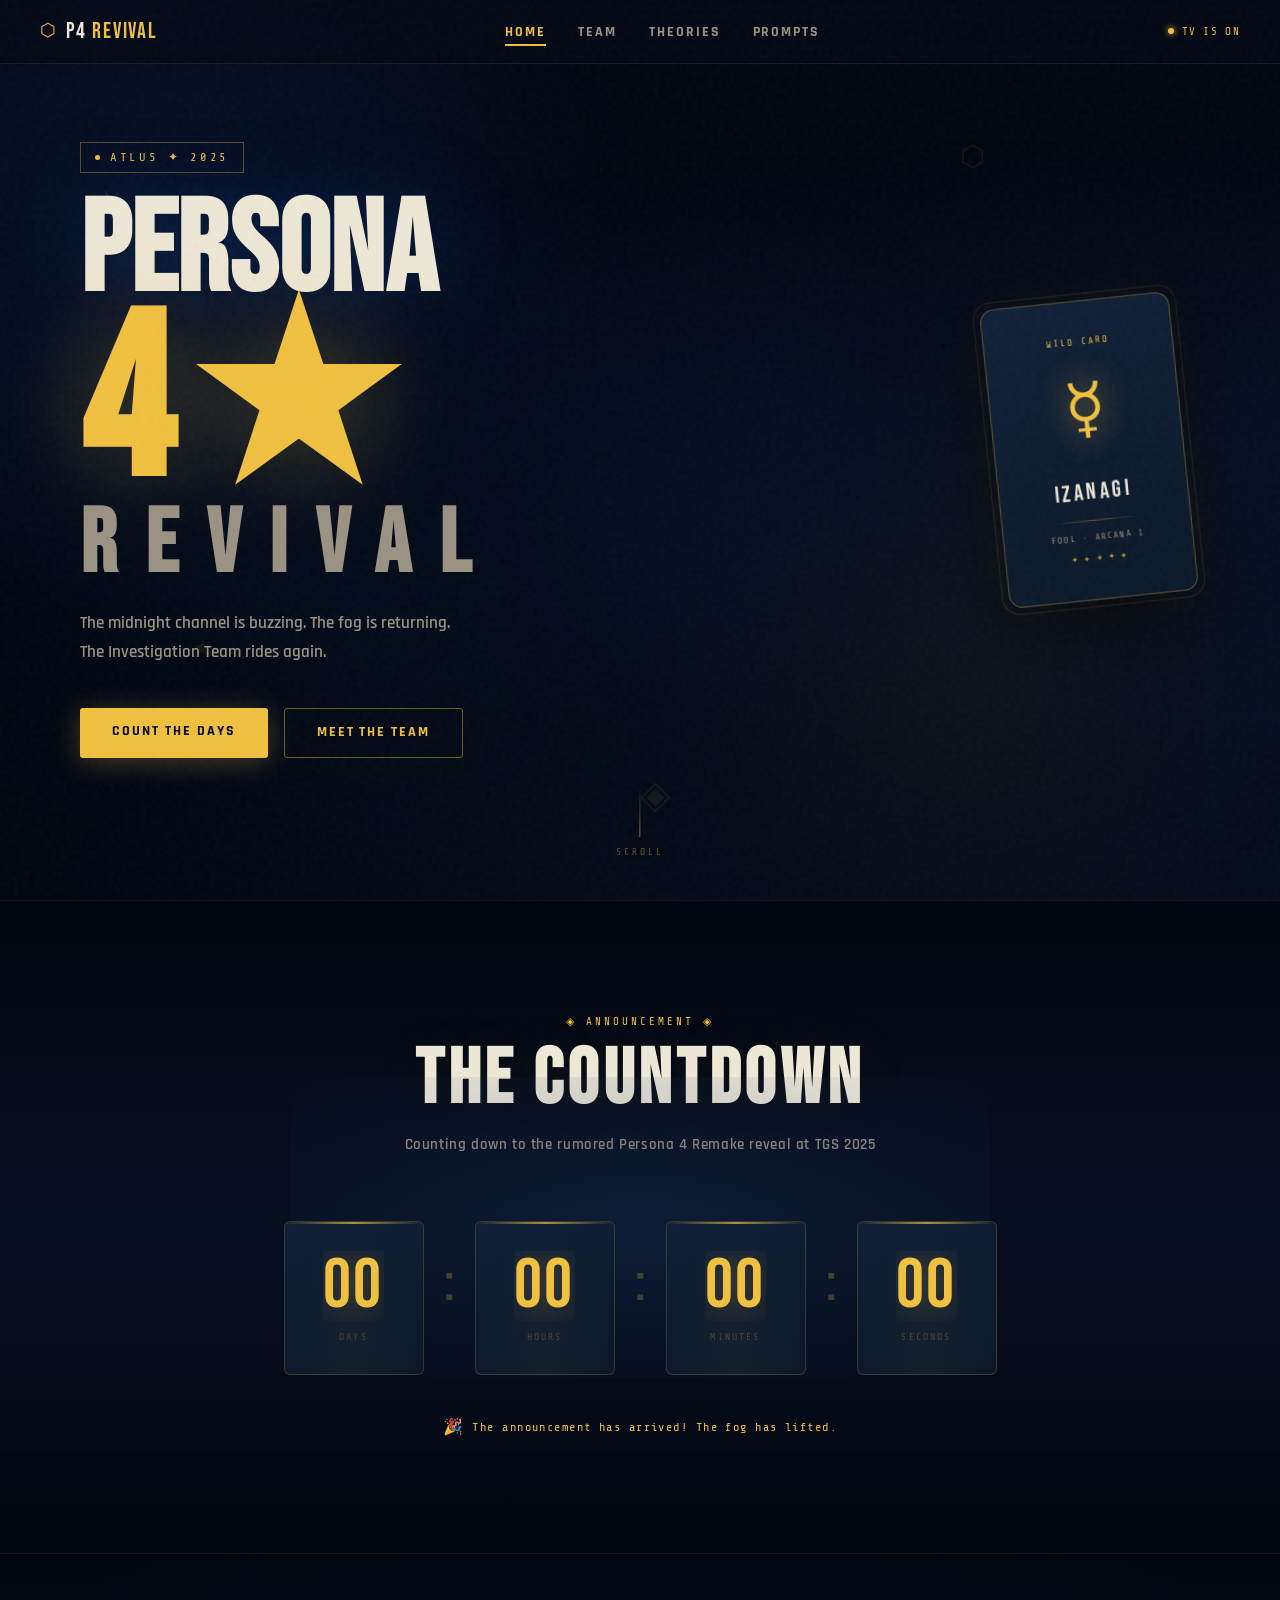
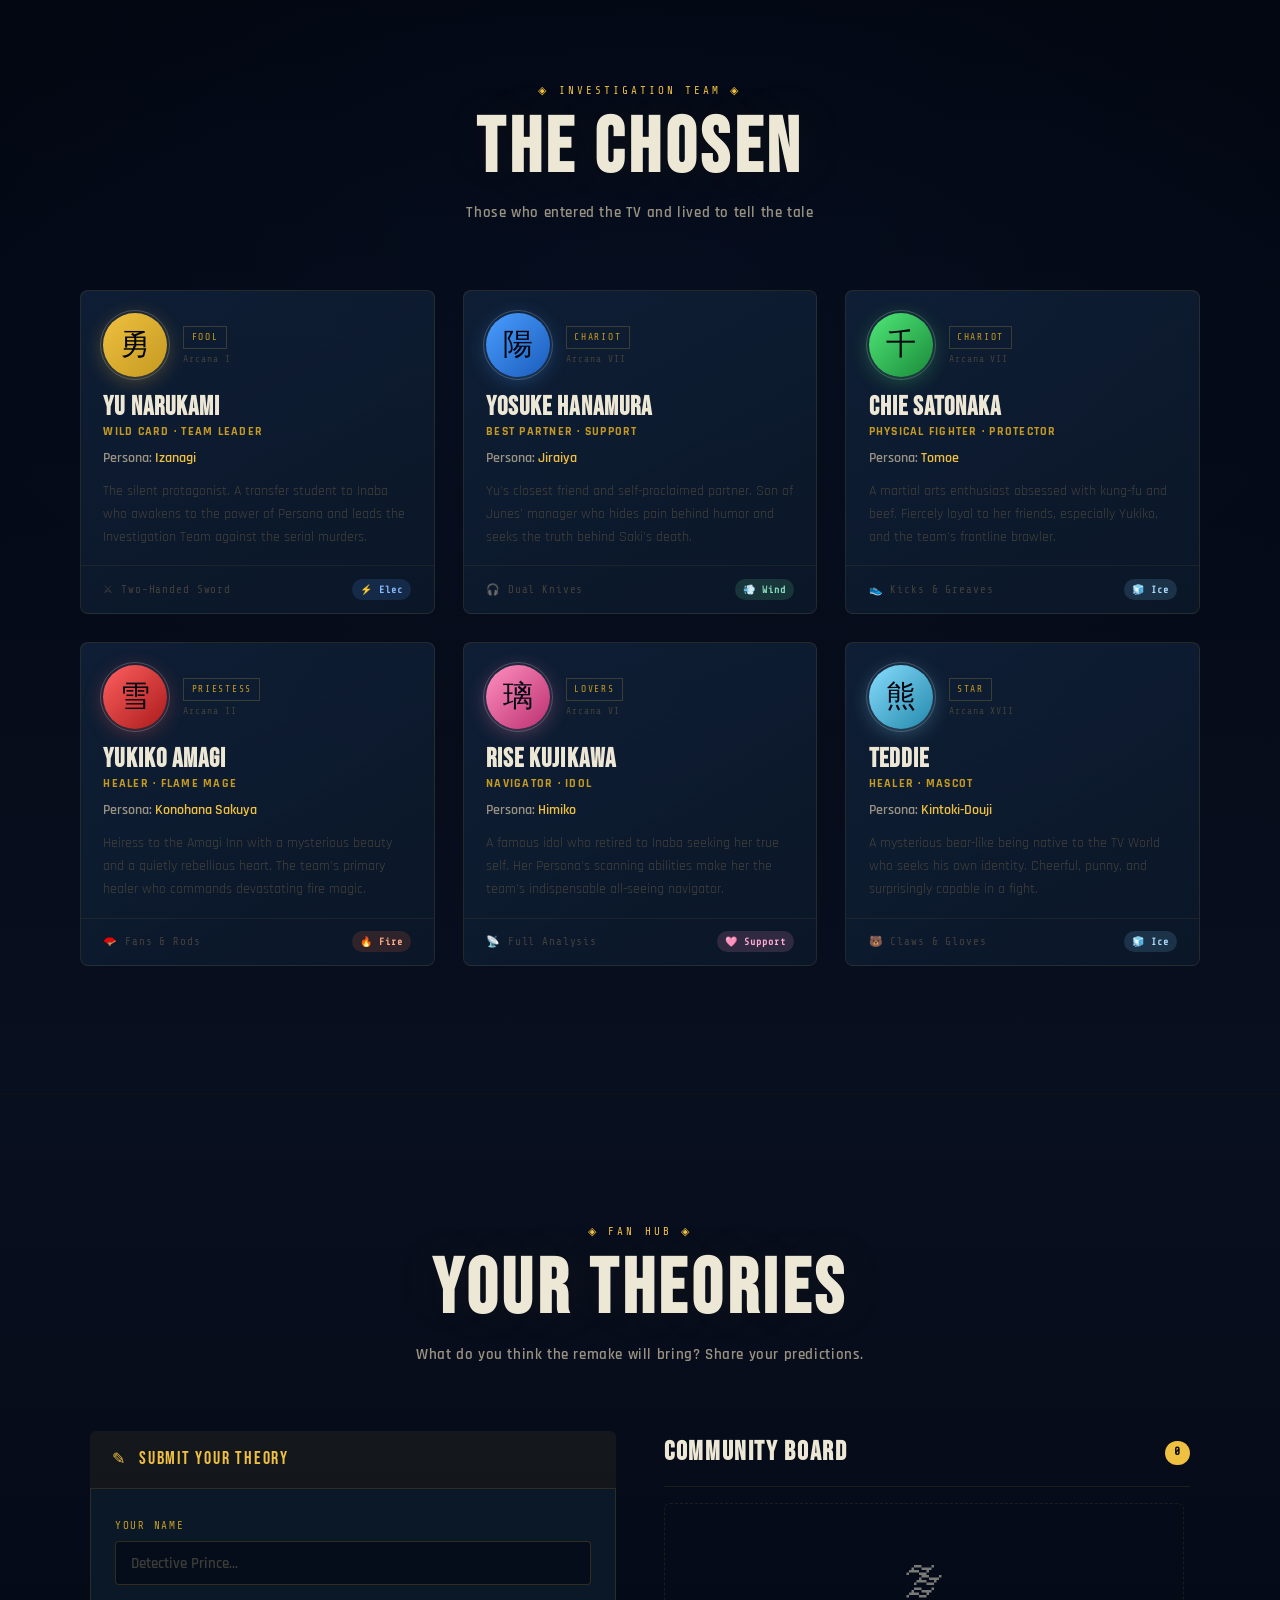
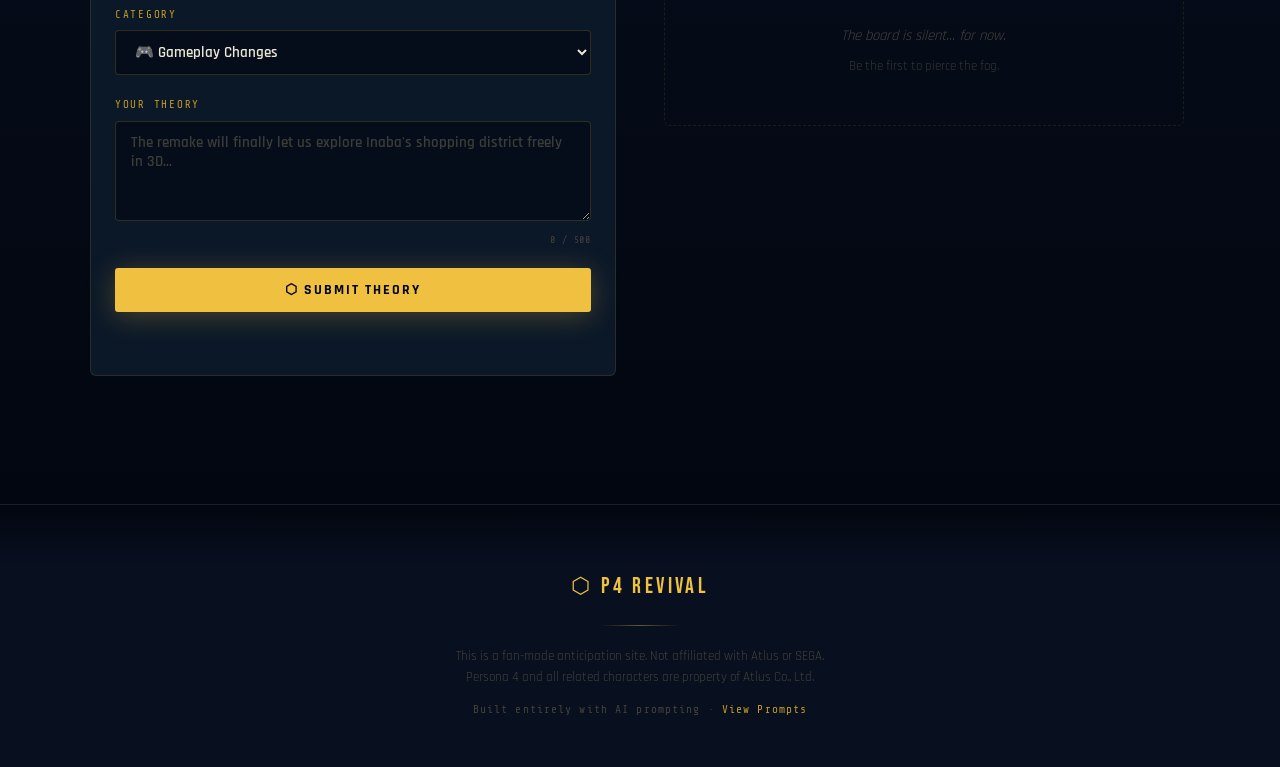
==== commit 03d4f8b9: "Update index.html" ====
--- a/index.html
+++ b/index.html
@@ -11,22 +11,13 @@
 
   <!-- TV STATIC INTRO SCREEN -->
   <div class="tv-intro" id="tv-intro">
-
-  <!-- YouTube Background Video -->
-  <iframe
-    class="tv-video"
-    src="https://www.youtube.com/embed/ptV0VgEP0ws?autoplay=1&mute=1&controls=0&loop=1&playlist=ptV0VgEP0ws&modestbranding=1"
-    frameborder="0"
-    allow="autoplay; fullscreen"
-  ></iframe>
-
-  <div class="tv-intro-content">
-    <div class="tv-channel-text">REACHING MAXIMUM CAPACITY</div>
-    <div class="tv-on-text">YOU'RE WATCHING THE MIDNIGHT CHANNEL</div>
+    <canvas id="static-canvas"></canvas>
+    <div class="tv-intro-content">
+      <div class="tv-channel-text">CH. 4</div>
+      <div class="tv-on-text">YOU'RE WATCHING THE MIDNIGHT CHANNEL</div>
+    </div>
+    <div class="tv-scanlines"></div>
   </div>
-
-  <div class="tv-scanlines"></div>
-</div>
 
   <!-- NOISE OVERLAY -->
   <div class="noise-overlay"></div>
--- a/style.css
+++ b/style.css
@@ -37,6 +37,17 @@
   --ease-spring:   cubic-bezier(0.34,1.56,0.64,1);
 }
 
+.tv-video {
+  position: absolute;
+  top: 50%;
+  left: 50%;
+  width: 177.77vh; /* keeps 16:9 ratio */
+  height: 100vh;
+  transform: translate(-50%, -50%);
+  pointer-events: none;
+  z-index: 0;
+}
+
 html { scroll-behavior: smooth; }
 
 body {
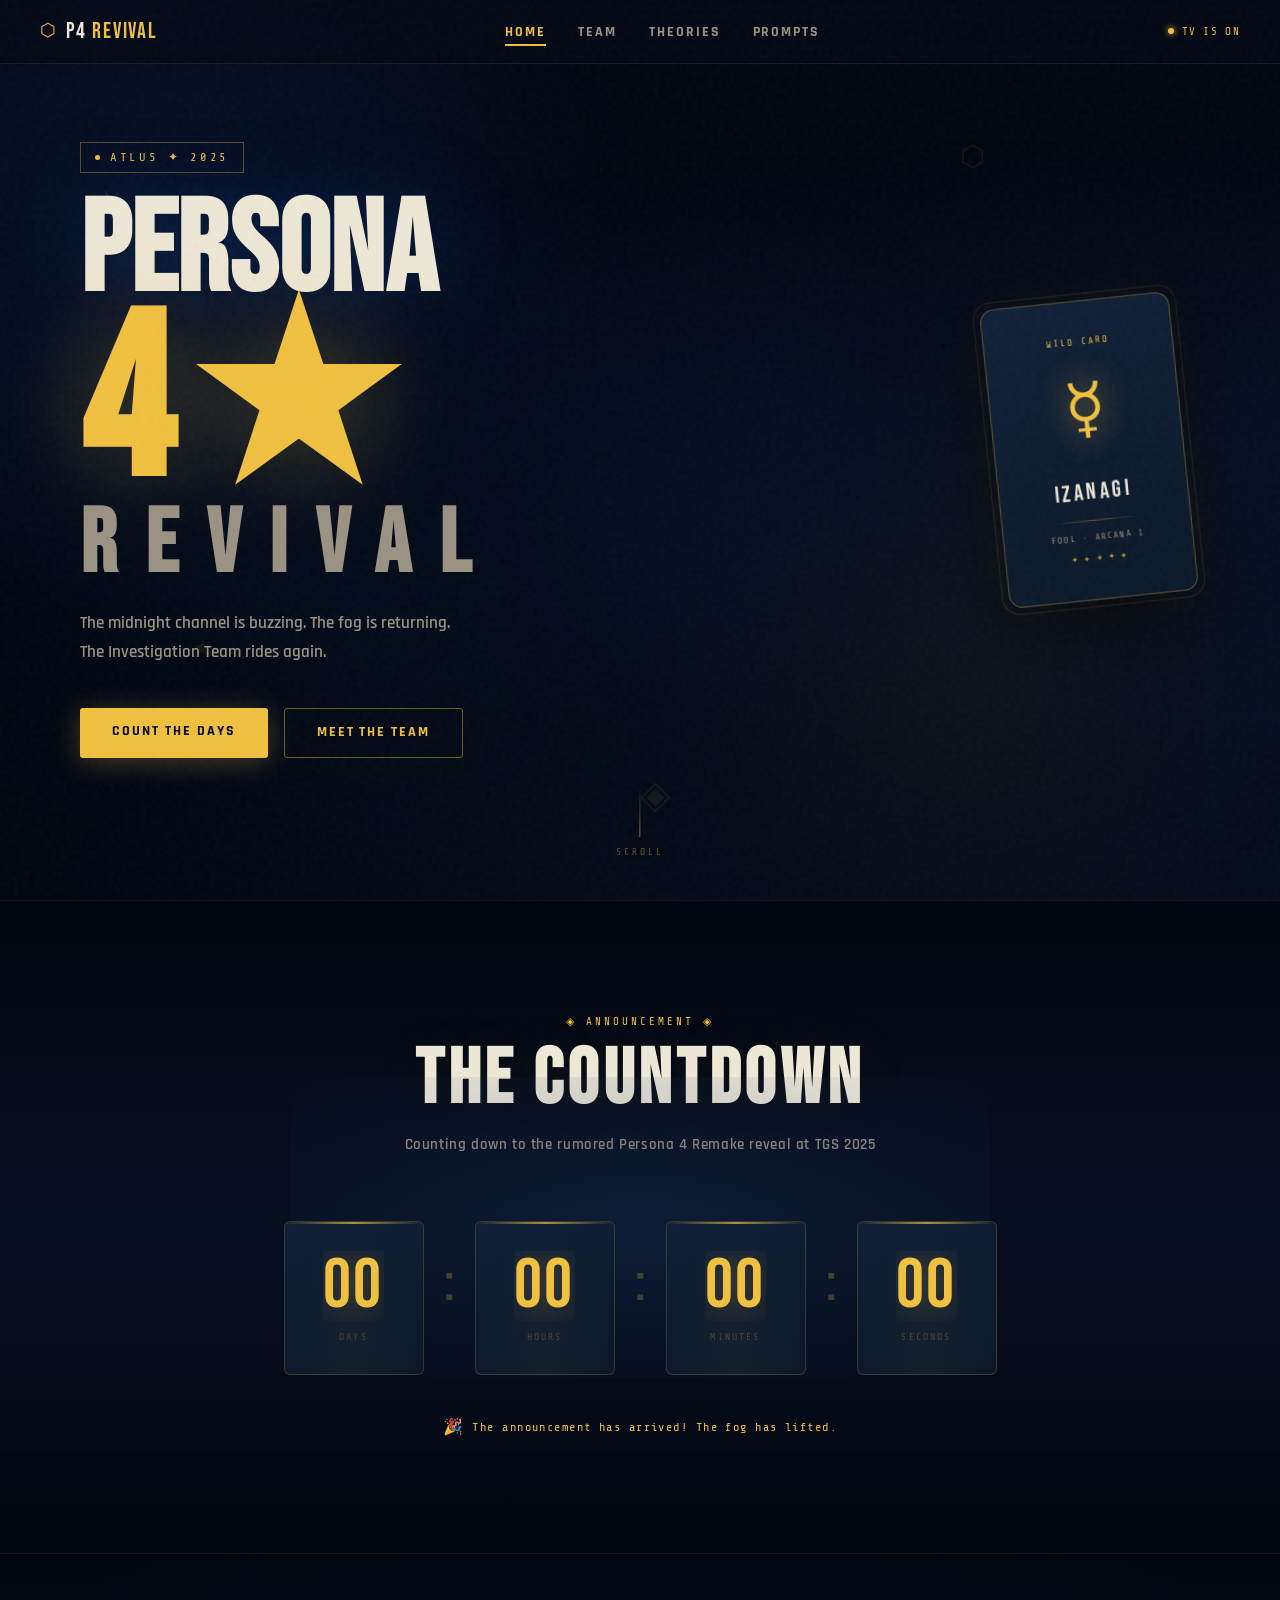
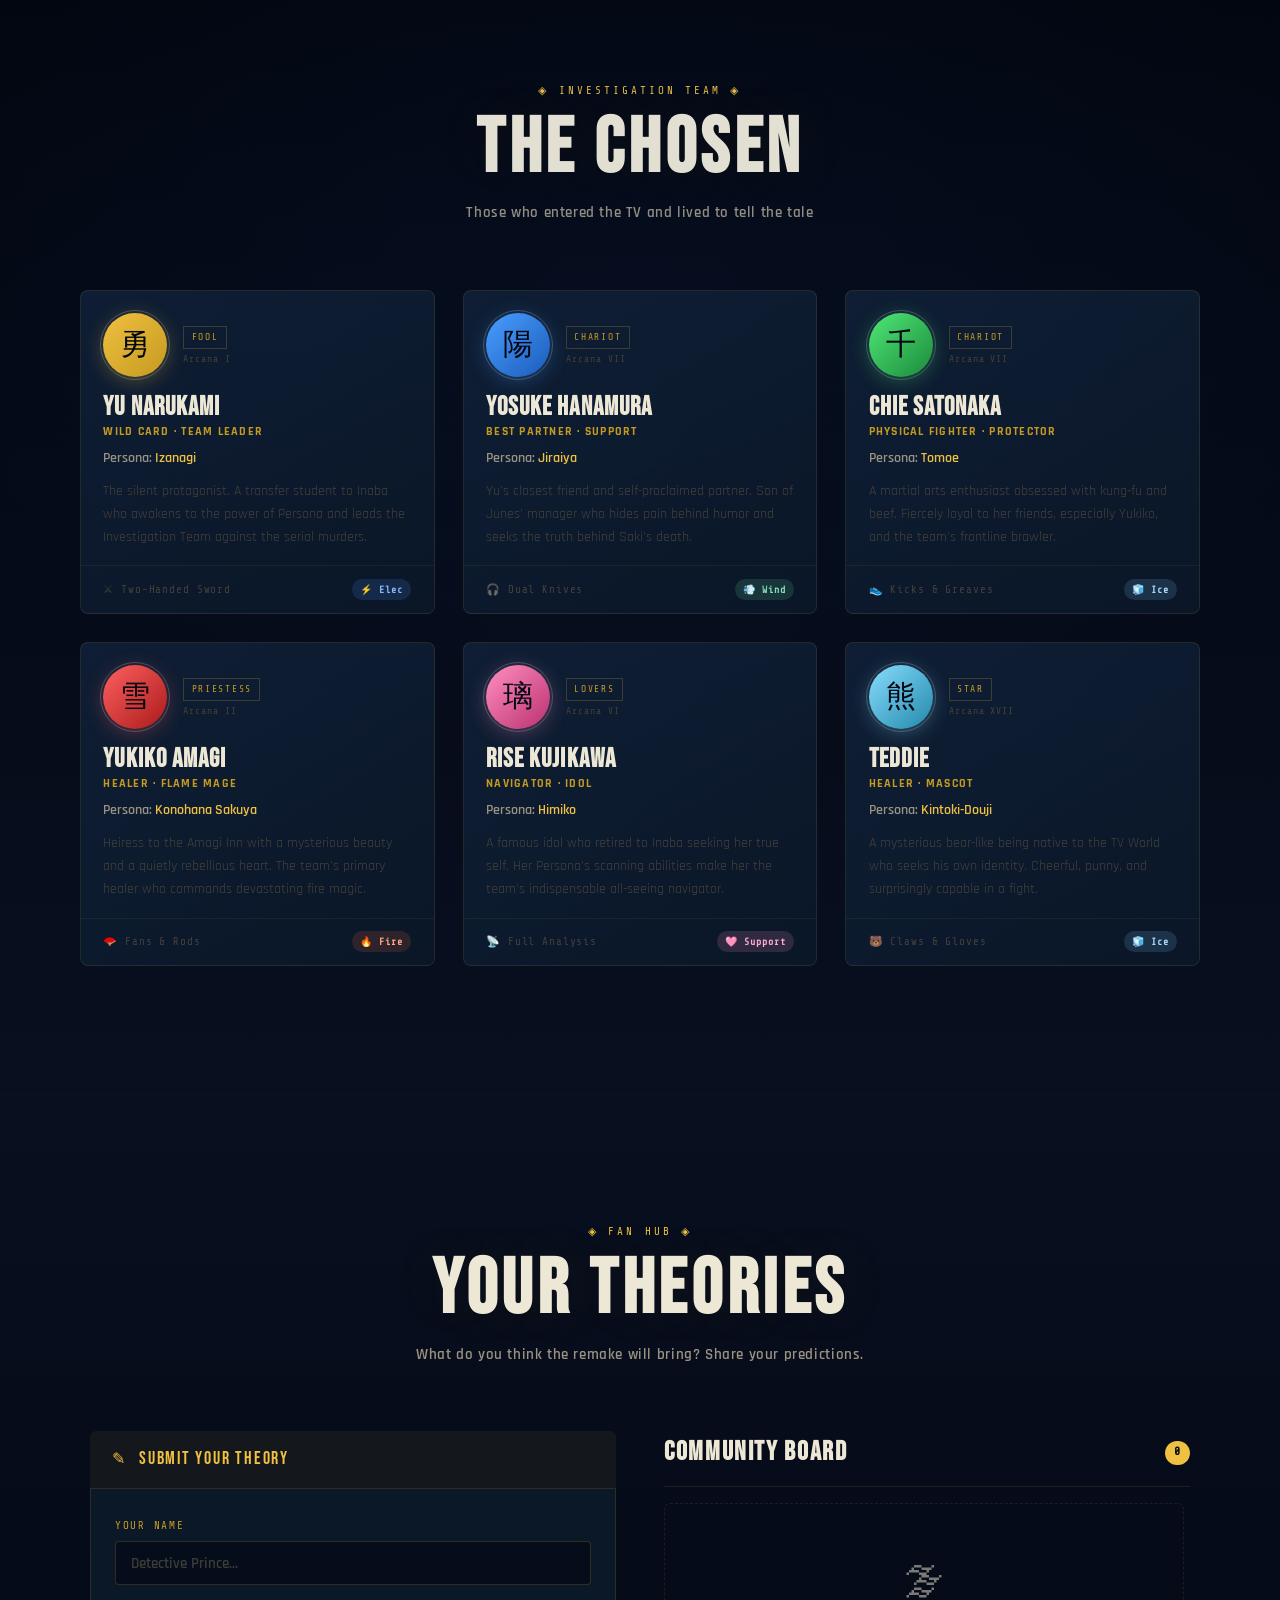
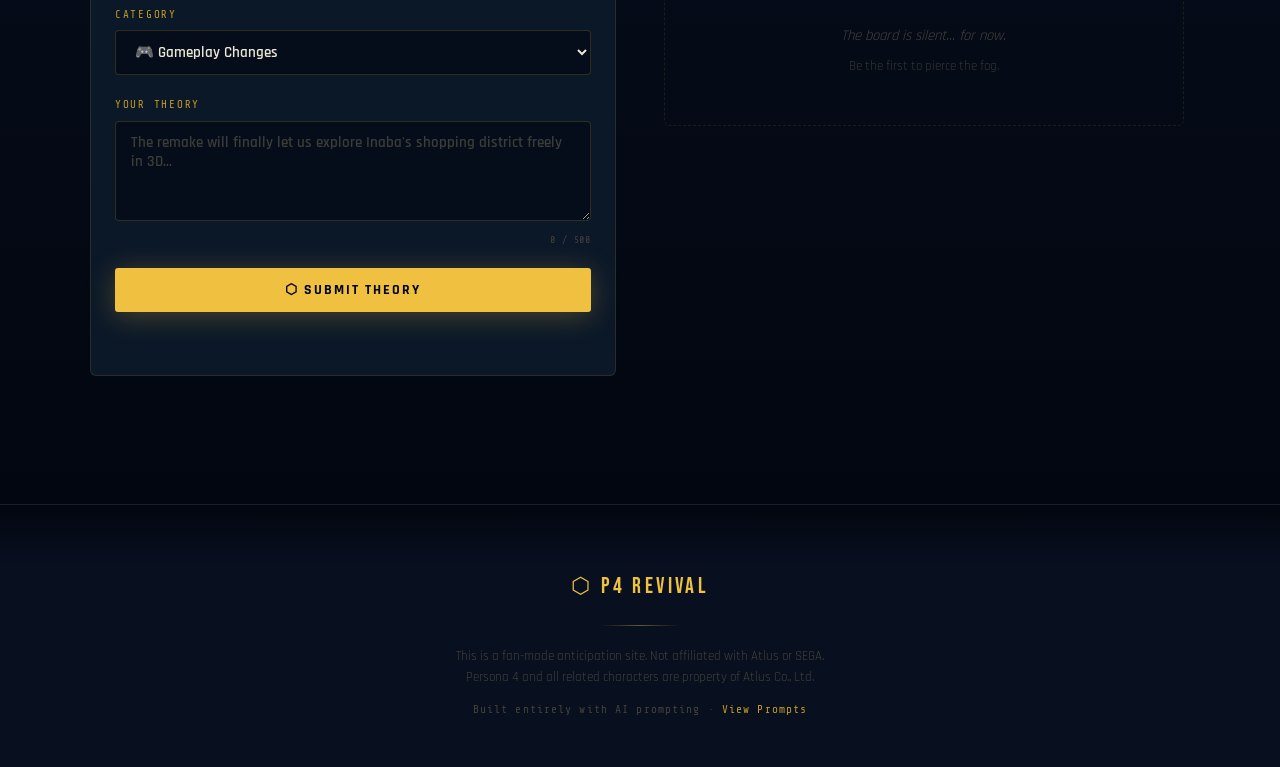
==== commit 87c4e432: "Update index.html" ====
--- a/index.html
+++ b/index.html
@@ -13,7 +13,7 @@
   <div class="tv-intro" id="tv-intro">
     <canvas id="static-canvas"></canvas>
     <div class="tv-intro-content">
-      <div class="tv-channel-text">CH. 4</div>
+      <div class="tv-channel-text">LOADING...</div>
       <div class="tv-on-text">YOU'RE WATCHING THE MIDNIGHT CHANNEL</div>
     </div>
     <div class="tv-scanlines"></div>
